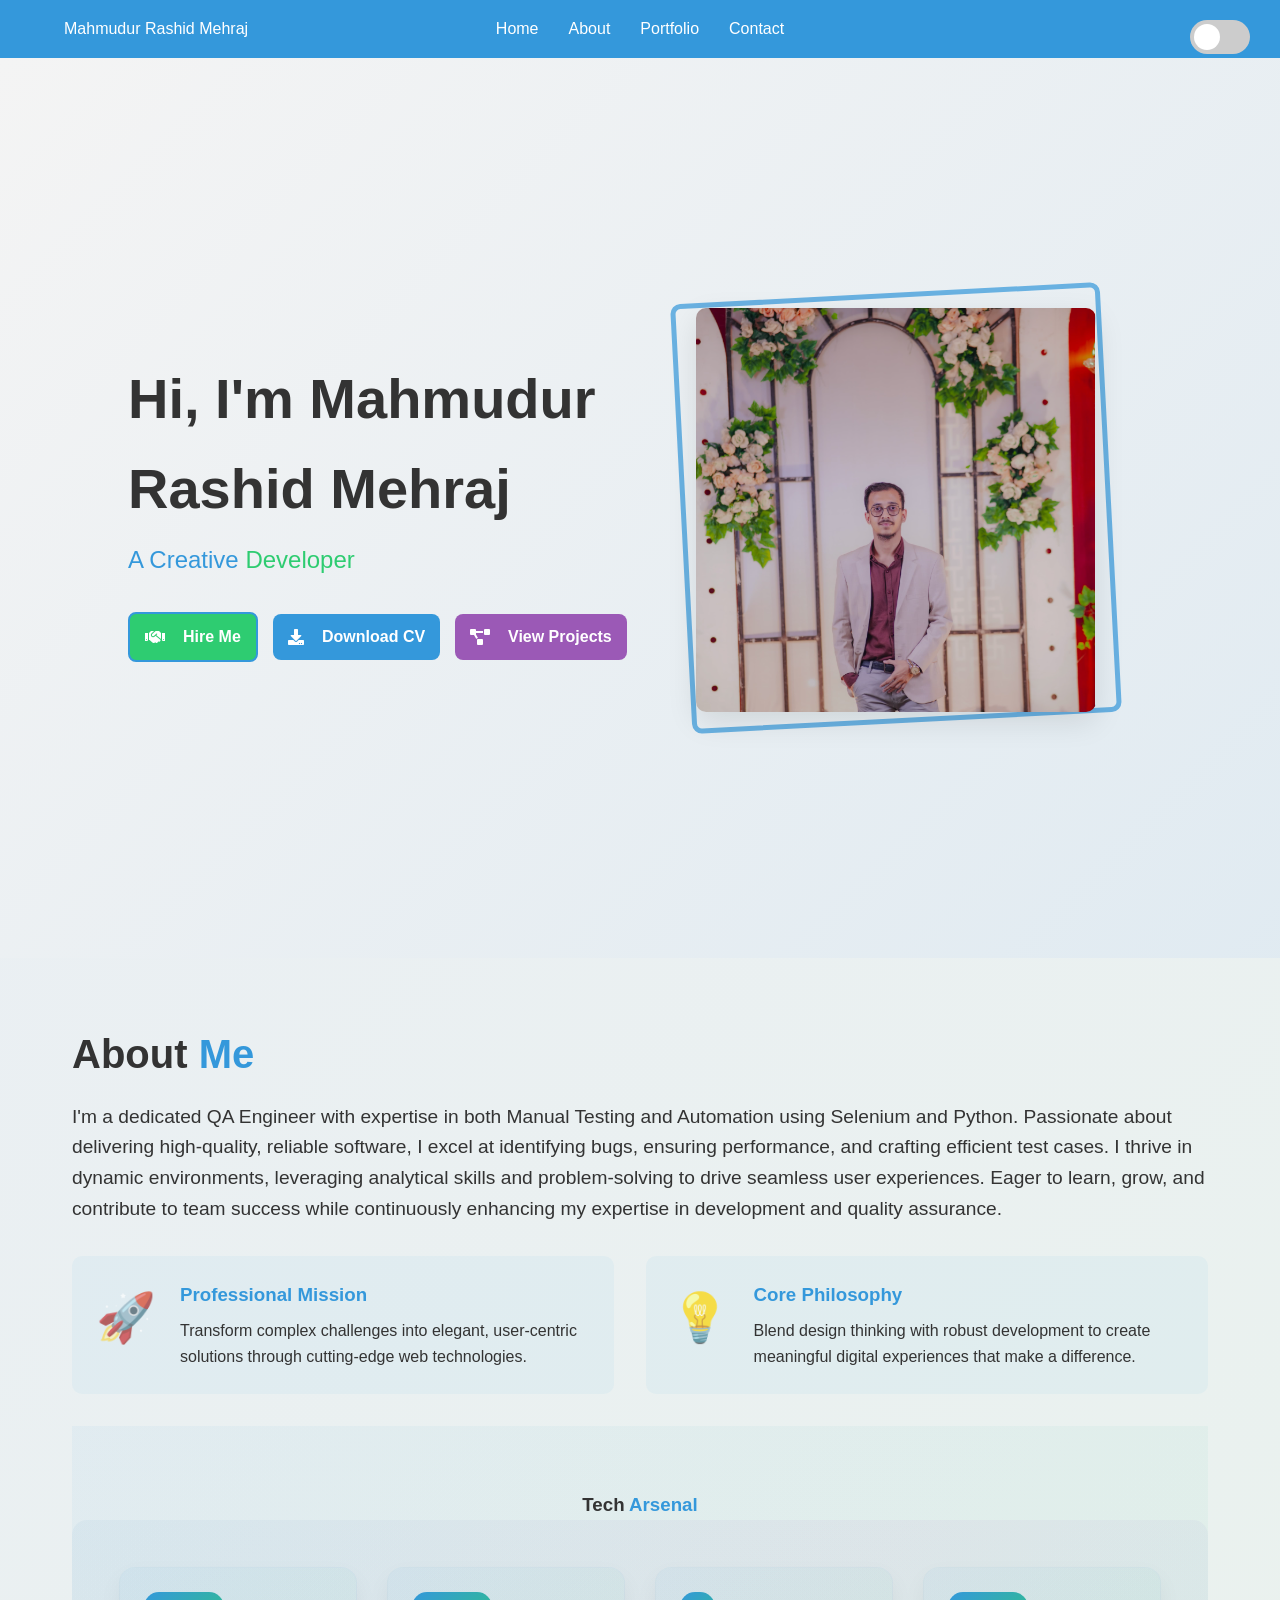
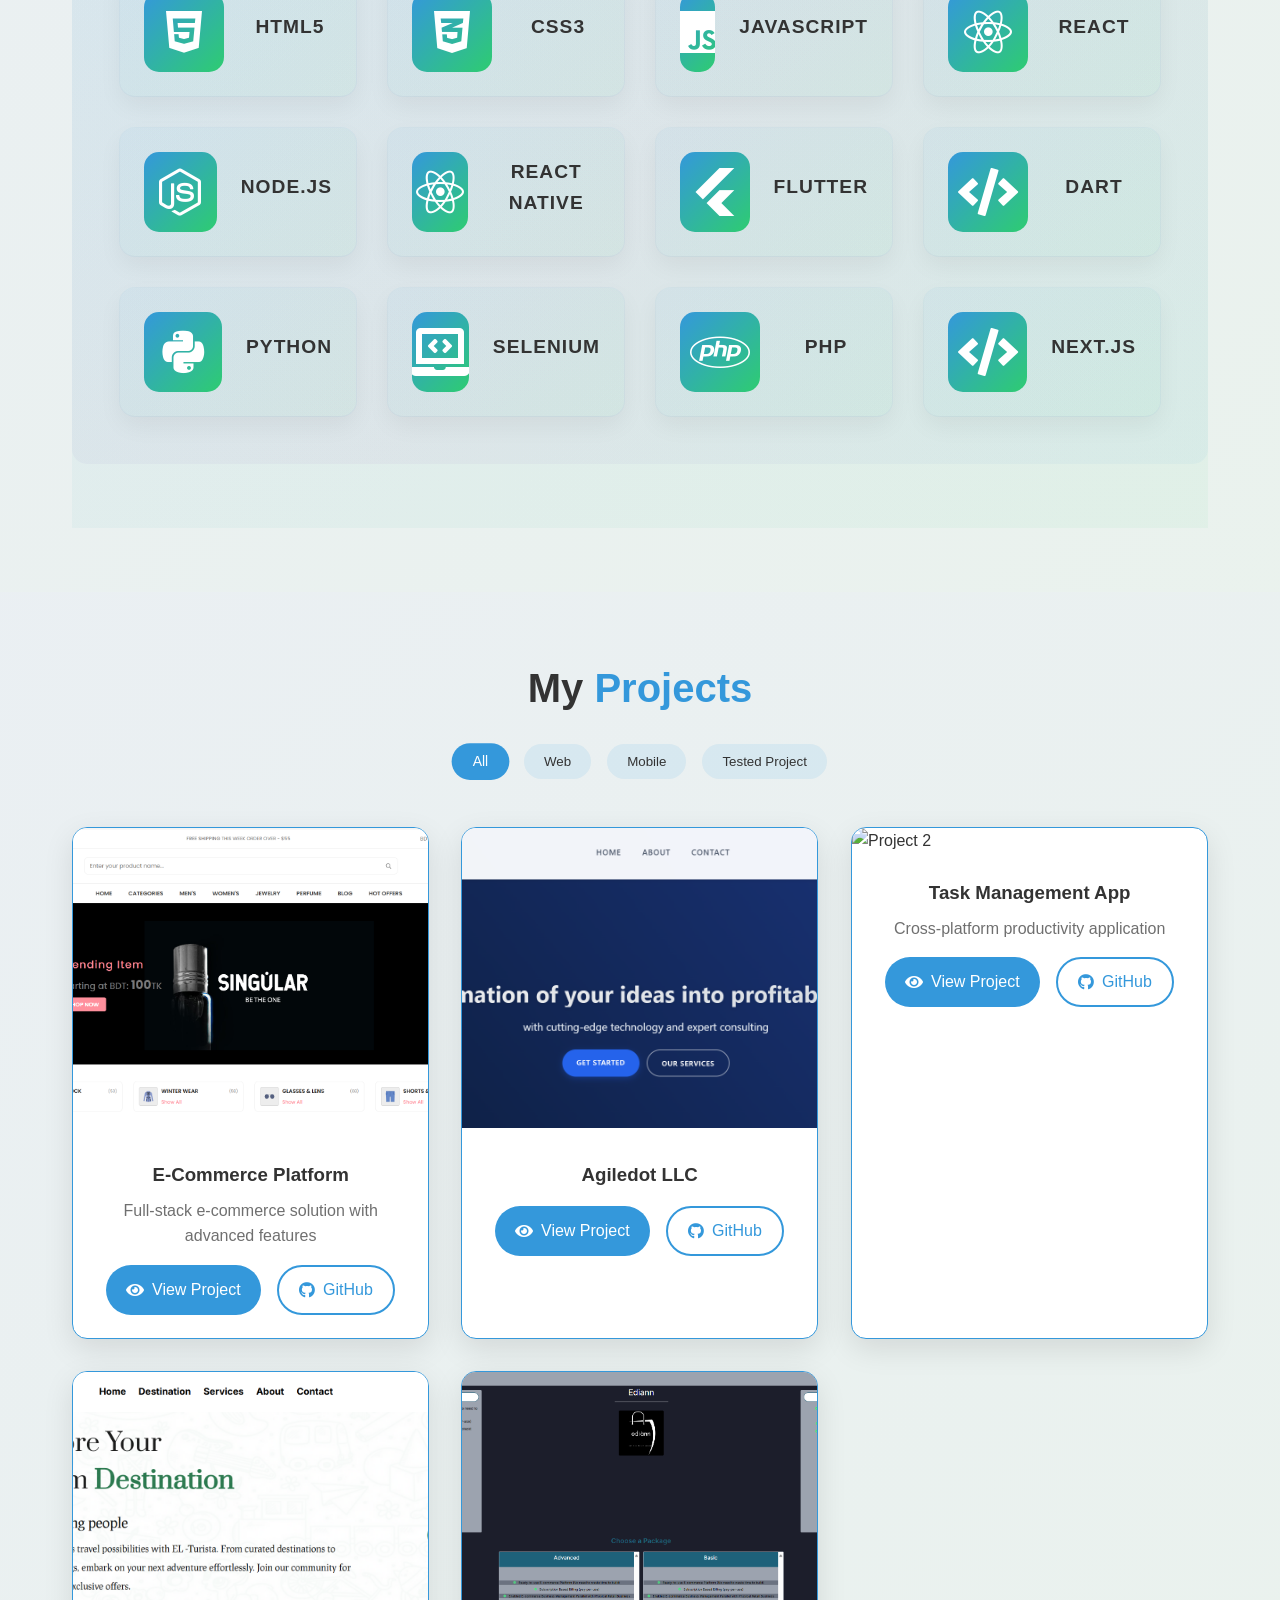
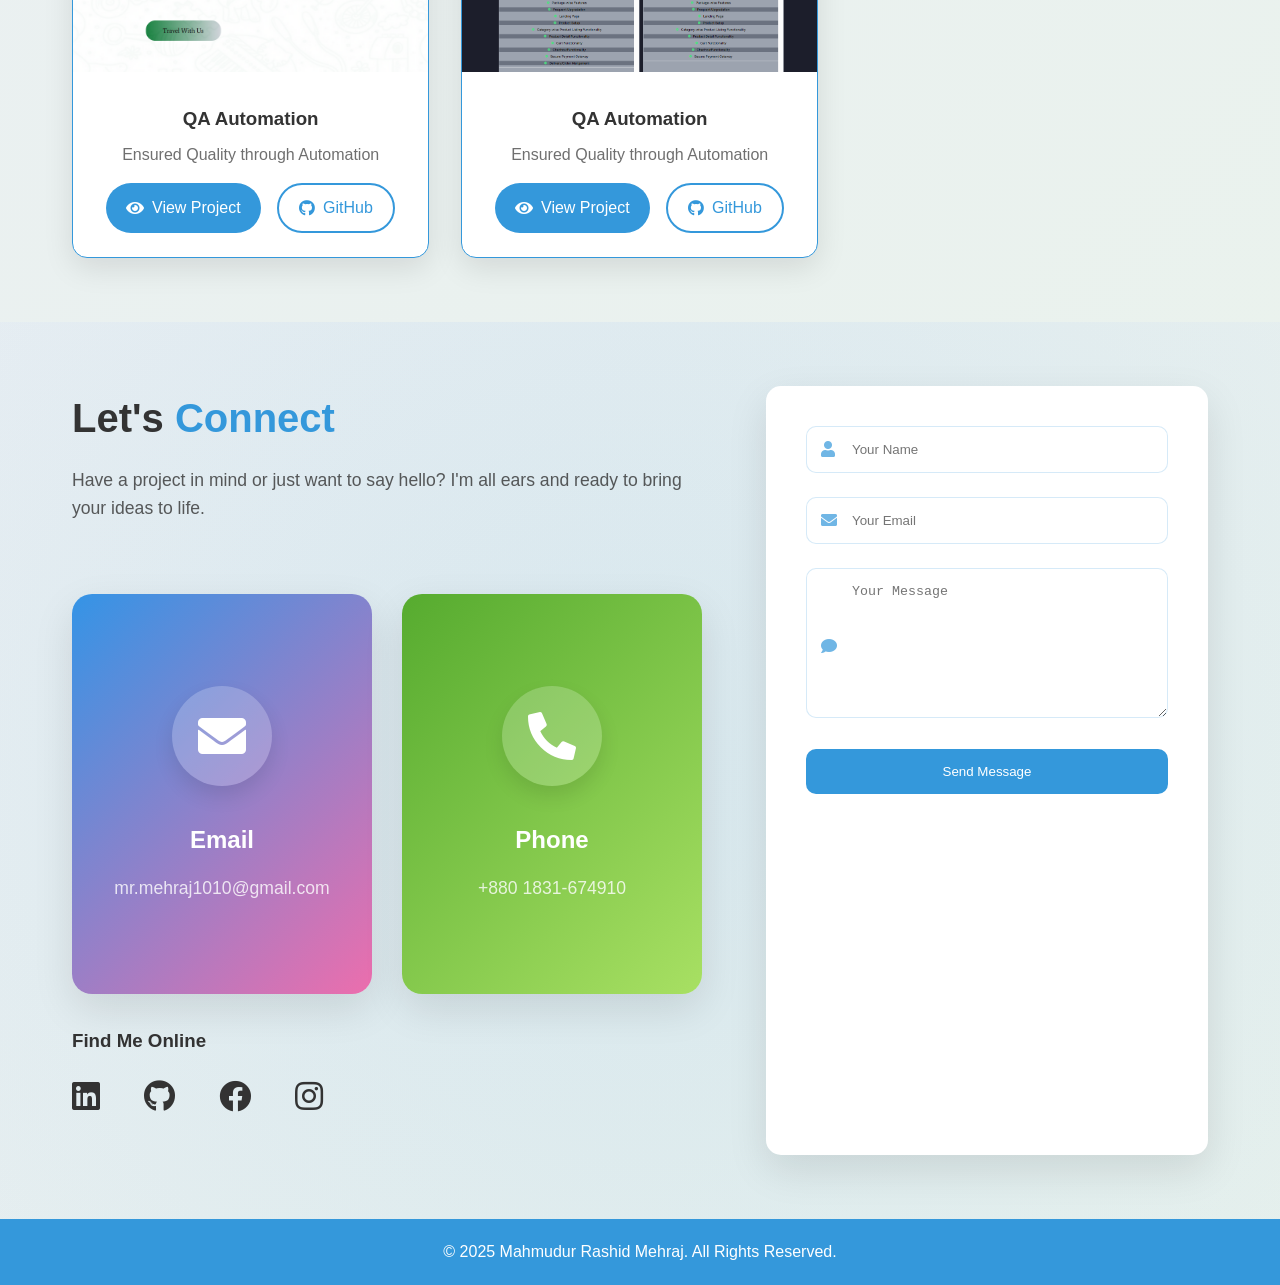
==== index.html @ a0ace217 "i changed" ====
<!DOCTYPE html>
<html lang="en">
<head>
    <meta charset="UTF-8">
    <meta name="viewport" content="width=device-width, initial-scale=1.0, maximum-scale=1.0, user-scalable=no">
    <meta name="description" content="Your professional portfolio showcasing skills and projects">
    <title>Your Name - Portfolio</title>
    
    <!-- Multiple Font Awesome Loading Methods -->
    <link rel="stylesheet" href="https://cdnjs.cloudflare.com/ajax/libs/font-awesome/6.5.1/css/all.min.css">
    <link rel="stylesheet" href="https://use.fontawesome.com/releases/v5.15.4/css/all.css">
    <script src="https://kit.fontawesome.com/a076d05399.js" crossorigin="anonymous"></script>
    <script src="https://cdnjs.cloudflare.com/ajax/libs/font-awesome/6.5.1/js/all.min.js"></script>

    <link rel="stylesheet" href="./css/styles.css">
    <link rel="stylesheet" href="./css/animations.css">
</head>
<body>
    <div class="theme-switch-wrapper">
        <label class="theme-switch" for="checkbox">
            <input type="checkbox" id="checkbox" />
            <div class="slider round"></div>
        </label>
       
    </div>

    <nav>
        <div class="logo">Mahmudur Rashid Mehraj</div>
        <ul>
            <li><a href="#home">Home</a></li>
            <li><a href="#about">About</a></li>
            <li><a href="#portfolio">Portfolio</a></li>
            <li><a href="#contact">Contact</a></li>
        </ul>
    </nav>

    <main>
        <section id="home" class="home">
            <div class="home-content">
                <div class="hero-text">
                    <h1 class="typing-effect">Hi, I'm <span class="name-highlight">Mahmudur Rashid Mehraj</span></h1>
                    <p class="subtitle">A Creative <span class="typed-text"></span></p>
                </div>
              
                <div class="hero-cta">
                    <a href="#contact" class="btn btn-secondary">
                        <i class="fas fa-handshake"></i> Hire Me
                    </a>
                    <a href="./assets/cv/Mahmudur_Rashid_SQA.pdf" target="_blank" class="btn btn-primary" download>
                        <i class="fas fa-download"></i> Download CV
                    </a>
                    <a href="#portfolio" class="btn btn-tertiary">
                        <i class="fas fa-project-diagram"></i> View Projects
                    </a>
                </div>
                <div class="cta-buttons">
                    <a href="#portfolio" class="btn btn-primary">View Projects</a>
                </div>
            </div>
            <div class="hero-image">
                <div class="image-container">
                    <div class="image-border"></div>
                    <img src="./images/M2.png" alt="Your Profile">
                </div>
            </div>
        </section>

        <section id="about" class="about">
            <div class="about-container">
                <div class="about-content">
                    <div class="about-text">
                        <h2>About <span class="highlight">Me</span></h2>
                        <p class="intro-text">I'm a dedicated QA Engineer with expertise in both Manual Testing and Automation using Selenium and 
                            Python. Passionate about delivering high-quality, reliable software, I excel at identifying bugs, ensuring 
                            performance, and crafting efficient test cases. I thrive in dynamic environments, leveraging analytical skills 
                            and problem-solving to drive seamless user experiences. Eager to learn, grow, and contribute to team 
                            success while continuously enhancing my expertise in development and quality assurance.</p>
                        
                        <div class="professional-journey">
                            <div class="journey-item">
                                <div class="journey-icon">🚀</div>
                                <div class="journey-details">
                                    <h3>Professional Mission</h3>
                                    <p>Transform complex challenges into elegant, user-centric solutions through cutting-edge web technologies.</p>
                                </div>
                            </div>
                            <div class="journey-item">
                                <div class="journey-icon">💡</div>
                                <div class="journey-details">
                                    <h3>Core Philosophy</h3>
                                    <p>Blend design thinking with robust development to create meaningful digital experiences that make a difference.</p>
                                </div>
                            </div>
                        </div>

                        <div class="skills-section">
                            <h3>Tech <span class="highlight">Arsenal</span></h3>
                            <div class="skills-container">
                                <div class="skills-dynamic-grid">
                                    <div class="skill-quantum" data-skill="HTML5" data-proficiency="90">
                                        <div class="skill-quantum-icon">
                                            <i class="fab fa-html5"></i>
                                        </div>
                                        <div class="skill-quantum-details">
                                            <h3 class="skill-quantum-name">HTML5</h3>
                                            <div class="skill-quantum-wave"></div>
                                        </div>
                                    </div>
                                    <div class="skill-quantum" data-skill="CSS3" data-proficiency="85">
                                        <div class="skill-quantum-icon">
                                            <i class="fab fa-css3-alt"></i>
                                        </div>
                                        <div class="skill-quantum-details">
                                            <h3 class="skill-quantum-name">CSS3</h3>
                                            <div class="skill-quantum-wave"></div>
                                        </div>
                                    </div>
                                    <div class="skill-quantum" data-skill="JavaScript" data-proficiency="80">
                                        <div class="skill-quantum-icon">
                                            <i class="fab fa-js"></i>
                                        </div>
                                        <div class="skill-quantum-details">
                                            <h3 class="skill-quantum-name">JavaScript</h3>
                                            <div class="skill-quantum-wave"></div>
                                        </div>
                                    </div>
                                    <div class="skill-quantum" data-skill="React" data-proficiency="75">
                                        <div class="skill-quantum-icon">
                                            <i class="fab fa-react"></i>
                                        </div>
                                        <div class="skill-quantum-details">
                                            <h3 class="skill-quantum-name">React</h3>
                                            <div class="skill-quantum-wave"></div>
                                        </div>
                                    </div>
                                    <div class="skill-quantum" data-skill="Node.js" data-proficiency="70">
                                        <div class="skill-quantum-icon">
                                            <i class="fab fa-node-js"></i>
                                        </div>
                                        <div class="skill-quantum-details">
                                            <h3 class="skill-quantum-name">Node.js</h3>
                                            <div class="skill-quantum-wave"></div>
                                        </div>
                                    </div>
                                    <div class="skill-quantum" data-skill="React Native" data-proficiency="75">
                                        <div class="skill-quantum-icon">
                                            <i class="fab fa-react"></i>
                                        </div>
                                        <div class="skill-quantum-details">
                                            <h3 class="skill-quantum-name">React Native</h3>
                                            <div class="skill-quantum-wave"></div>
                                        </div>
                                    </div>
                                    <div class="skill-quantum" data-skill="Flutter" data-proficiency="70">
                                        <div class="skill-quantum-icon">
                                            <i class="fab fa-flutter"></i>
                                        </div>
                                        <div class="skill-quantum-details">
                                            <h3 class="skill-quantum-name">Flutter</h3>
                                            <div class="skill-quantum-wave"></div>
                                        </div>
                                    </div>
                                    <div class="skill-quantum" data-skill="Dart" data-proficiency="65">
                                        <div class="skill-quantum-icon">
                                            <i class="fas fa-code"></i>
                                        </div>
                                        <div class="skill-quantum-details">
                                            <h3 class="skill-quantum-name">Dart</h3>
                                            <div class="skill-quantum-wave"></div>
                                        </div>
                                    </div>
                                    <div class="skill-quantum" data-skill="Python" data-proficiency="80">
                                        <div class="skill-quantum-icon">
                                            <i class="fab fa-python"></i>
                                        </div>
                                        <div class="skill-quantum-details">
                                            <h3 class="skill-quantum-name">Python</h3>
                                            <div class="skill-quantum-wave"></div>
                                        </div>
                                    </div>
                                    <div class="skill-quantum" data-skill="Selenium" data-proficiency="75">
                                        <div class="skill-quantum-icon">
                                            <i class="fas fa-laptop-code"></i>
                                        </div>
                                        <div class="skill-quantum-details">
                                            <h3 class="skill-quantum-name">Selenium</h3>
                                            <div class="skill-quantum-wave"></div>
                                        </div>
                                    </div>
                                    <div class="skill-quantum" data-skill="PHP" data-proficiency="70">
                                        <div class="skill-quantum-icon">
                                            <i class="fab fa-php"></i>
                                        </div>
                                        <div class="skill-quantum-details">
                                            <h3 class="skill-quantum-name">PHP</h3>
                                            <div class="skill-quantum-wave"></div>
                                        </div>
                                    </div>
                                    <div class="skill-quantum" data-skill="Next.js" data-proficiency="75">
                                        <div class="skill-quantum-icon">
                                            <i class="fas fa-code"></i>
                                        </div>
                                        <div class="skill-quantum-details">
                                            <h3 class="skill-quantum-name">Next.js</h3>
                                            <div class="skill-quantum-wave"></div>
                                        </div>
                                    </div>
                                </div>
                            </div>
                        </div>
                    </div>
                </div>
            </div>
        </section>

        <section id="portfolio" class="portfolio">
            <div class="portfolio-header">
                <h2>My <span class="highlight">Projects</span></h2>
                <div class="portfolio-filter">
                    <button class="filter-btn active" data-filter="all">All</button>
                    <button class="filter-btn" data-filter="web">Web</button>
                    <button class="filter-btn" data-filter="mobile">Mobile</button>
                    <button class="filter-btn" data-filter="design">Tested Project</button>
                </div>
            </div>
            <div class="project-grid">
                <div class="project-card" data-category="web">
                    <div class="project-image-wrapper">
                        <img src="./images/eccom.png" alt="Project 1">
                        <div class="project-overlay">
                            <div class="project-tech-stack">
                                <span>React</span>
                                <span>Node.js</span>
                            </div>
                        </div>
                    </div>
                    <div class="project-info">
                        <h3>E-Commerce Platform</h3>
                        <p>Full-stack e-commerce solution with advanced features</p>
                        <div class="project-links">
                            <a href="https://mehrajbd.github.io/ecomm" class="btn btn-primary">
                                <i class="fas fa-eye"></i> View Project
                            </a>
                            <a href="#" class="btn btn-secondary">
                                <i class="fab fa-github"></i> GitHub
                            </a>
                        </div>
                    </div>
                   


                </div>
                <div class="project-card" data-category="web">
                    <div class="project-image-wrapper">
                        <img src="./images/Project1.png" alt="Project 2">
                        <div class="project-overlay">
                            <div class="project-tech-stack">
                                <span>React</span>
                                <span>Node.js</span>
                            </div>
                        </div>
                    </div>
                    <div class="project-info">
                        <h3>Agiledot LLC</h3>
                        <p></p>
                        <div class="project-links">
                            <a href="https://mehrajbd.github.io/agile" class="btn btn-primary">
                                <i class="fas fa-eye"></i> View Project
                            </a>
                            <a href="#" class="btn btn-secondary">
                                <i class="fab fa-github"></i> GitHub
                            </a>
                        </div>
                    </div>
                </div>
                <div class="project-card" data-category="mobile">
                    <div class="project-image-wrapper">
                        <img src="images/project2.jpg" alt="Project 2">
                        <div class="project-overlay">
                            <div class="project-tech-stack">
                                <span>Flutter</span>
                                <span>Firebase</span>
                            </div>
                        </div>
                    </div>
                    <div class="project-info">
                        <h3>Task Management App</h3>
                        <p>Cross-platform productivity application</p>
                        <div class="project-links">
                            <a href="#" class="btn btn-primary">
                                <i class="fas fa-eye"></i> View Project
                            </a>
                            <a href="#" class="btn btn-secondary">
                                <i class="fab fa-github"></i> GitHub
                            </a>
                        </div>
                    </div>
                </div>
                <div class="project-card" data-category="design">
                    <div class="project-image-wrapper">
                        <img src="./images/tested1.png" alt="Project 1">
                        <div class="project-overlay">
                            <div class="project-tech-stack">
                                <span>Tested Project</span>
                                <span></span>
                            </div>
                        </div>
                    </div>
                    <div class="project-info">
                        <h3>QA Automation</h3>
                        <p>Ensured Quality through Automation</p>
                        <div class="project-links">
                            <a href="https://elturista.xyz/" class="btn btn-primary">
                                <i class="fas fa-eye"></i> View Project
                            </a>
                            <a href="#" class="btn btn-secondary">
                                <i class="fab fa-github"></i> GitHub
                            </a>
                        </div>
                    </div>
                </div>


                <div class="project-card" data-category="design">
                    <div class="project-image-wrapper">
                        <img src="./images/tested2.png" alt="Project 2">
                        <div class="project-overlay">
                            <div class="project-tech-stack">
                                <span>Tested Project</span>
                                <span></span>
                            </div>
                        </div>
                    </div>
                    <div class="project-info">
                        <h3>QA Automation</h3>
                        <p>Ensured Quality through Automation</p>
                        <div class="project-links">
                            <a href="https://ediann.xyz/service/ediann" class="btn btn-primary">
                                <i class="fas fa-eye"></i> View Project
                            </a>
                            <a href="#" class="btn btn-secondary">
                                <i class="fab fa-github"></i> GitHub
                            </a>
                        </div>
                    </div>
                </div>



            </div>
        </section>

        <section id="contact" class="contact">
            <div class="contact-container">
                <div class="contact-content">
                    <div class="contact-text">
                        <h2>Let's <span class="highlight">Connect</span></h2>
                        <p class="contact-description">
                            Have a project in mind or just want to say hello? 
                            I'm all ears and ready to bring your ideas to life.
                        </p>
                        <div class="contact-methods-container">
                            <div class="contact-methods">
                                <div class="contact-card contact-card-email">
                                    <div class="contact-card-inner">
                                        <div class="contact-card-front">
                                            <div class="contact-icon">
                                                <i class="fas fa-envelope"></i>
                                            </div>
                                            <h3>Email</h3>
                                            <p class="contact-value">mr.mehraj1010@gmail.com</p>
                                        </div>
                                        <div class="contact-card-back">
                                            <div class="contact-actions">
                                                <button class="contact-action-btn copy-btn" data-copy="mr.mehraj1010@gmail.com">
                                                    <i class="fas fa-copy"></i>
                                                    <span>Copy</span>
                                                </button>
                                                <a href="mailto:mr.mehraj1010@gmail.com" class="contact-action-btn">
                                                    <i class="fas fa-paper-plane"></i>
                                                    <span>Send</span>
                                                </a>
                                            </div>
                                        </div>
                                    </div>
                                </div>
                                <div class="contact-card contact-card-phone">
                                    <div class="contact-card-inner">
                                        <div class="contact-card-front">
                                            <div class="contact-icon">
                                                <i class="fas fa-phone-alt"></i>
                                            </div>
                                            <h3>Phone</h3>
                                            <p class="contact-value">+880 1831-674910</p>
                                        </div>
                                        <div class="contact-card-back">
                                            <div class="contact-actions">
                                                <button class="contact-action-btn copy-btn" data-copy="+880 1831-674910">
                                                    <i class="fas fa-copy"></i>
                                                    <span>Copy</span>
                                                </button>
                                                <a href="tel:+8801831674910" class="contact-action-btn">
                                                    <i class="fas fa-phone"></i>
                                                    <span>Call</span>
                                                </a>
                                            </div>
                                        </div>
                                    </div>
                                </div>
                            </div>
                        </div>
                        <div class="social-connect">
                            <h3>Find Me Online</h3>
                            <div class="social-links">
                                <a href="http://www.linkedin.com/in/mahmudurrashidmehraj" class="social-icon linkedin">
                                    <i class="fab fa-linkedin"></i>
                                  
                                    
                                </a>
                                <a href="https://github.com/Mehrajbd" class="social-icon github">
                                    <i class="fab fa-github"></i>
                                  
                                    
                                </a>
                                <a href="https://www.facebook.com/share/1EFDYfVGGq" class="social-icon facebook">
                                    <i class="fab fa-facebook"></i>
                                </a>
                                <a href="#" class="social-icon instagram">
                                    <i class="fab fa-instagram"></i>
                                  
                                    
                                </a>
                            </div>
                        </div>
                    </div>
                    <div class="contact-form-wrapper">
                        <form class="contact-form" id="contactForm">
                            <div class="form-group">
                                <div class="input-icon">
                                    <i class="fas fa-user"></i>
                                    <input type="text" id="name" name="name" placeholder="Your Name" required>
                                </div>
                            </div>
                            <div class="form-group">
                                <div class="input-icon">
                                    <i class="fas fa-envelope"></i>
                                    <input type="email" id="email" name="email" placeholder="Your Email" required>
                                </div>
                            </div>
                            <div class="form-group">
                                <div class="input-icon">
                                    <i class="fas fa-comment"></i>
                                    <textarea id="message" name="message" placeholder="Your Message" required></textarea>
                                </div>
                            </div>
                            <div class="form-group">
                                <button type="submit" class="btn btn-submit">
                                    <span class="btn-text">Send Message</span>
                                    <span class="btn-icon"><i class="fas fa-paper-plane"></i></span>
                                </button>
                            </div>
                        </form>
                    </div>
                </div>
            </div>
            <div class="contact-background-shape"></div>
        </section>
    </main>

    <footer>
        <p>&copy; 2025 Mahmudur Rashid Mehraj. All Rights Reserved.</p>
    </footer>

    <script src="./js/main.js"></script>
    <script type="text/javascript" src="https://cdn.jsdelivr.net/npm/@emailjs/browser@3/dist/email.min.js"></script>
</body>
</html>
---- css/styles.css ----
:root {
    --primary-color: #3498db;
    --secondary-color: #2ecc71;
    --background-color: #f4f4f4;
    --text-color: #333;
    --dark-background: #121212;
    --dark-text: #ffffff;
}

body.dark-theme {
    --background-color: #121212;
    --text-color: #ffffff;
    --primary-color: #bb86fc;
    --secondary-color: #03dac6;
}

* {
    margin: 0;
    padding: 0;
    box-sizing: border-box;
    transition: all 0.3s ease;
}

body {
    font-family: 'Arial', sans-serif;
    line-height: 1.6;
    background-color: var(--background-color);
    color: var(--text-color);
}

nav {
    display: flex;
    justify-content: center;
    align-items: center;
    padding: 1rem 5%;
    background-color: var(--primary-color);
    color: white;
}

nav .logo {
    position: absolute;
    left: 5%;
}

nav ul {
    display: flex;
    list-style: none;
    justify-content: center;
    align-items: center;
}

nav ul li {
    margin: 0 15px;
}

nav ul li a {
    color: white;
    text-decoration: none;
    position: relative;
    padding-bottom: 5px;
}

nav ul li a::after {
    content: '';
    position: absolute;
    width: 100%;
    height: 2px;
    bottom: 0;
    left: 0;
    background-color: white;
    transform: scaleX(0);
    transition: transform 0.3s ease;
}

nav ul li a:hover::after {
    transform: scaleX(1);
}

.home {
    display: flex;
    align-items: center;
    justify-content: space-between;
    height: 100vh;
    padding: 0 10%;
    background: linear-gradient(135deg, var(--background-color) 0%, rgba(52, 152, 219, 0.1) 100%);
}

.home-content {
    flex: 1;
    max-width: 50%;
}

.hero-text {
    margin-bottom: 2rem;
}

.home-content h1 {
    font-size: 3.5rem;
    margin-bottom: 0.5rem;
    color: var(--text-color);
}

.subtitle {
    font-size: 1.5rem;
    color: var(--primary-color);
}

.typed-text {
    color: var(--secondary-color);
}

.social-links {
    display: flex;
    margin-bottom: 2rem;
}

.social-icon {
    margin-right: 20px;
    color: var(--text-color);
    font-size: 2rem;
    transition: color 0.3s ease;
}

.social-icon.linkedin:hover { color: #0077B5; }
.social-icon.github:hover { color: #333; }
.social-icon.twitter:hover { color: #1DA1F2; }
.social-icon.facebook:hover { color: #1877F2; }
.social-icon.instagram:hover { color: #C13584; }

.hero-cta {
    display: flex;
    flex-wrap: wrap;
    gap: 15px;
    align-items: center;
    margin-top: 20px;
    justify-content: flex-start;
}

.hero-cta .btn {
    display: inline-flex;
    align-items: center;
    justify-content: center;
    gap: 10px;
    padding: 10px 15px;
    border-radius: 8px;
    text-decoration: none;
    font-weight: 600;
    transition: all 0.3s ease;
}

.hero-cta .btn i {
    margin-right: 8px;
}

.hero-cta .btn-primary {
    background-color: #3498db;
    color: white;
}

.hero-cta .btn-primary:hover {
    background-color: #2980b9;
    transform: scale(1.05);
}

.hero-cta .btn-secondary {
    background-color: #2ecc71;
    color: white;
}

.hero-cta .btn-secondary:hover {
    background-color: #27ae60;
    transform: scale(1.05);
}

.hero-cta .btn-tertiary {
    background-color: #9b59b6;
    color: white;
}

.hero-cta .btn-tertiary:hover {
    background-color: #8e44ad;
    transform: scale(1.05);
}

.cta-buttons {
    display: none;
}

.hero-image {
    flex: 1;
    display: flex;
    justify-content: center;
    align-items: center;
}

.image-container {
    position: relative;
    max-width: 400px;
    max-height: 400px;
}

.image-border {
    position: absolute;
    top: -15px;
    left: -15px;
    right: -15px;
    bottom: -15px;
    border: 5px solid var(--primary-color);
    z-index: -1;
    opacity: 0.7;
    border-radius: 10px;
    transform: rotate(-3deg);
    transition: transform 0.3s ease;
}

.image-container:hover .image-border {
    transform: rotate(0);
}

.image-container img {
    width: 100%;
    height: auto;
    border-radius: 10px;
    object-fit: cover;
    box-shadow: 0 10px 30px rgba(0,0,0,0.1);
}

.project-grid {
    display: grid;
    grid-template-columns: repeat(auto-fit, minmax(250px, 1fr));
    gap: 20px;
    padding: 2rem;
}

.project-card {
    border: 1px solid var(--primary-color);
    border-radius: 10px;
    overflow: hidden;
    transition: transform 0.3s ease;
}

.project-card:hover {
    transform: scale(1.05);
}

.contact {
    position: relative;
    padding: 4rem 0;
    background: linear-gradient(135deg, rgba(52, 152, 219, 0.05) 0%, rgba(46, 204, 113, 0.05) 100%);
    overflow: hidden;
}

.contact-background-shape {
    position: absolute;
    top: -50%;
    left: -50%;
    width: 200%;
    height: 200%;
    background: radial-gradient(circle at center, 
        rgba(52, 152, 219, 0.1) 0%, 
        rgba(52, 152, 219, 0) 70%);
    transform: rotate(-15deg);
    z-index: 1;
}

.contact-container {
    position: relative;
    z-index: 2;
    max-width: 1200px;
    margin: 0 auto;
    padding: 0 2rem;
}

.contact-content {
    display: flex;
    justify-content: space-between;
    align-items: stretch;
    gap: 4rem;
}

.contact-text {
    flex: 1;
    display: flex;
    flex-direction: column;
    justify-content: center;
}

.contact-text h2 {
    font-size: 2.5rem;
    margin-bottom: 1rem;
}

.contact-description {
    font-size: 1.1rem;
    color: var(--text-color);
    opacity: 0.8;
    margin-bottom: 2rem;
}

.contact-methods-container {
    perspective: 1000px;
    margin-top: 40px;
}

.contact-methods {
    display: flex;
    justify-content: center;
    gap: 30px;
}

.contact-card {
    width: 300px;
    height: 400px;
    position: relative;
    transform-style: preserve-3d;
    transition: all 0.8s cubic-bezier(0.175, 0.885, 0.32, 1.275);
}

.contact-card-inner {
    position: relative;
    width: 100%;
    height: 100%;
    text-align: center;
    transition: transform 0.8s;
    transform-style: preserve-3d;
    cursor: pointer;
    border-radius: 20px;
    box-shadow: 0 15px 40px rgba(0, 0, 0, 0.1);
    background: linear-gradient(145deg, var(--card-bg-color), var(--background-color));
}

.contact-card:hover .contact-card-inner {
    transform: rotateY(180deg);
}

.contact-card-front,
.contact-card-back {
    position: absolute;
    width: 100%;
    height: 100%;
    backface-visibility: hidden;
    display: flex;
    flex-direction: column;
    justify-content: center;
    align-items: center;
    border-radius: 20px;
    padding: 20px;
    box-sizing: border-box;
}

.contact-card-front {
    background: linear-gradient(135deg, var(--primary-color), var(--accent-color));
    color: white;
}

.contact-card-back {
    background: linear-gradient(135deg, var(--background-color), var(--card-bg-color));
    transform: rotateY(180deg);
    display: flex;
    flex-direction: column;
    justify-content: center;
    align-items: center;
}

.contact-icon {
    width: 100px;
    height: 100px;
    border-radius: 50%;
    background: rgba(255, 255, 255, 0.2);
    display: flex;
    justify-content: center;
    align-items: center;
    margin-bottom: 20px;
    box-shadow: 0 10px 20px rgba(0, 0, 0, 0.1);
}

.contact-icon i {
    font-size: 3rem;
    color: white;
}

.contact-card h3 {
    margin: 15px 0;
    font-size: 1.5rem;
    font-weight: 600;
}

.contact-value {
    font-size: 1.1rem;
    font-weight: 500;
    opacity: 0.8;
}

.contact-actions {
    display: flex;
    gap: 15px;
    margin-top: 20px;
}

.contact-action-btn {
    display: flex;
    align-items: center;
    justify-content: center;
    padding: 12px 20px;
    border-radius: 30px;
    text-decoration: none;
    font-weight: 600;
    text-transform: uppercase;
    letter-spacing: 0.5px;
    transition: all 0.3s ease;
    gap: 10px;
}

.contact-action-btn.copy-btn {
    background: linear-gradient(to right, var(--primary-color), var(--accent-color));
    color: white;
}

.contact-action-btn.copy-btn:hover {
    transform: scale(1.05);
    box-shadow: 0 10px 20px rgba(0, 0, 0, 0.1);
}

.contact-action-btn:not(.copy-btn) {
    background: rgba(0, 0, 0, 0.1);
    color: var(--text-color);
}

.contact-action-btn:not(.copy-btn):hover {
    background: rgba(0, 0, 0, 0.15);
}

.contact-action-btn i {
    font-size: 1rem;
}

.contact-card-email .contact-card-front {
    background: linear-gradient(135deg, #3494E6, #EC6EAD);
}

.contact-card-phone .contact-card-front {
    background: linear-gradient(135deg, #56ab2f, #a8e063);
}

.social-connect {
    margin-top: 2rem;
}

.social-connect h3 {
    margin-bottom: 1rem;
}

.social-links {
    display: flex;
    gap: 1.5rem;
}

.social-icon {
    font-size: 2rem;
    color: var(--text-color);
    transition: color 0.3s ease, transform 0.3s ease;
}

.social-icon:hover {
    transform: scale(1.2);
}

.social-icon.linkedin:hover { color: #0077B5; }
.social-icon.github:hover { color: #333; }
.social-icon.twitter:hover { color: #1DA1F2; }
.social-icon.facebook:hover { color: #1877F2; }
.social-icon.instagram:hover { color: #C13584; }

.contact-form-wrapper {
    flex: 1;
    background-color: white;
    border-radius: 15px;
    box-shadow: 0 15px 40px rgba(0,0,0,0.1);
    padding: 2.5rem;
    transition: transform 0.4s ease;
}

.contact-form-wrapper:hover {
    transform: translateY(-10px);
}

.contact-form .form-group {
    margin-bottom: 1.5rem;
}

.input-icon {
    position: relative;
}

.input-icon i {
    position: absolute;
    left: 15px;
    top: 50%;
    transform: translateY(-50%);
    color: var(--primary-color);
    opacity: 0.7;
}

.contact-form input,
.contact-form textarea {
    width: 100%;
    padding: 15px 15px 15px 45px;
    border: 1px solid rgba(52, 152, 219, 0.2);
    border-radius: 10px;
    transition: all 0.3s ease;
}

.contact-form input:focus,
.contact-form textarea:focus {
    outline: none;
    border-color: var(--primary-color);
    box-shadow: 0 0 0 3px rgba(52, 152, 219, 0.1);
}

.contact-form textarea {
    height: 150px;
    resize: vertical;
}

.input-icon input.error,
.input-icon textarea.error {
    border-color: #ff4d4d;
    box-shadow: 0 0 5px rgba(255, 77, 77, 0.5);
    animation: shake 0.5s ease-in-out;
}

.form-success-message {
    background-color: rgba(46, 204, 113, 0.1);
    color: #2ecc71;
    padding: 10px;
    border-radius: 5px;
    text-align: center;
    margin-top: 15px;
    animation: fadeIn 0.5s ease;
}

.btn-submit {
    display: flex;
    align-items: center;
    justify-content: center;
    width: 100%;
    padding: 15px;
    background-color: var(--primary-color);
    color: white;
    border: none;
    border-radius: 10px;
    cursor: pointer;
    transition: all 0.3s ease;
    position: relative;
    overflow: hidden;
}

.btn-submit .btn-text {
    position: relative;
    z-index: 2;
}

.btn-submit .btn-icon {
    position: absolute;
    right: -50px;
    top: 50%;
    transform: translateY(-50%);
    opacity: 0;
    transition: all 0.3s ease;
    z-index: 1;
}

.btn-submit:hover {
    background-color: var(--secondary-color);
}

.btn-submit:hover .btn-text {
    transform: translateX(-20px);
}

.btn-submit:hover .btn-icon {
    right: 20px;
    opacity: 1;
}

.btn-submit.sending {
    cursor: wait;
    opacity: 0.7;
    pointer-events: none;
}

@keyframes shake {
    0%, 100% { transform: translateX(0); }
    10%, 30%, 50%, 70%, 90% { transform: translateX(-5px); }
    20%, 40%, 60%, 80% { transform: translateX(5px); }
}

@keyframes fadeIn {
    from { opacity: 0; transform: translateY(-10px); }
    to { opacity: 1; transform: translateY(0); }
}

.about {
    padding: 4rem 0;
    background: linear-gradient(135deg, rgba(52, 152, 219, 0.05) 0%, rgba(46, 204, 113, 0.05) 100%);
}

.about-container {
    max-width: 1200px;
    margin: 0 auto;
    padding: 0 2rem;
}

.about-content {
    display: flex;
    align-items: center;
    justify-content: space-between;
}

.about-text h2 {
    font-size: 2.5rem;
    margin-bottom: 1rem;
    color: var(--text-color);
}

.highlight {
    color: var(--primary-color);
}

.intro-text {
    font-size: 1.2rem;
    line-height: 1.6;
    color: var(--text-color);
    margin-bottom: 2rem;
}

.professional-journey {
    display: flex;
    gap: 2rem;
    margin-bottom: 2rem;
}

.journey-item {
    display: flex;
    align-items: start;
    background-color: rgba(52, 152, 219, 0.05);
    padding: 1.5rem;
    border-radius: 10px;
    transition: transform 0.3s ease;
}

.journey-item:hover {
    transform: translateY(-10px);
    box-shadow: 0 10px 20px rgba(0,0,0,0.1);
}

.journey-icon {
    font-size: 3rem;
    margin-right: 1.5rem;
    opacity: 0.7;
}

.journey-details h3 {
    color: var(--primary-color);
    margin-bottom: 0.5rem;
}

.skills-section {
    text-align: center;
    padding: 4rem 0;
    background: linear-gradient(135deg, rgba(52, 152, 219, 0.05) 0%, rgba(46, 204, 113, 0.05) 100%);
}

.skills-container {
    background: linear-gradient(
        135deg, 
        rgba(41, 128, 185, 0.05) 0%, 
        rgba(142, 68, 173, 0.05) 50%, 
        rgba(52, 152, 219, 0.05) 100%
    );
    border-radius: 15px;
    padding: 3rem;
    position: relative;
    overflow: hidden;
    perspective: 1500px;
    transform-style: preserve-3d;
}

.skills-dynamic-grid {
    display: grid;
    grid-template-columns: repeat(auto-fit, minmax(200px, 1fr));
    gap: 2rem;
    position: relative;
    z-index: 2;
}

.skill-quantum {
    background: linear-gradient(
        145deg, 
        rgba(52, 152, 219, 0.05) 0%, 
        rgba(46, 204, 113, 0.05) 100%
    );
    border-radius: 15px;
    padding: 1.5rem;
    display: flex;
    align-items: center;
    position: relative;
    overflow: hidden;
    transition: all 0.6s cubic-bezier(0.68, -0.55, 0.27, 1.55);
    transform-style: preserve-3d;
    box-shadow: 
        0 10px 25px rgba(0,0,0,0.05),
        0 0 0 1px rgba(52, 152, 219, 0.05);
}

.skill-quantum::before {
    content: '';
    position: absolute;
    top: -50%;
    left: -50%;
    width: 200%;
    height: 200%;
    background: linear-gradient(
        45deg, 
        transparent 0%, 
        rgba(52, 152, 219, 0.05) 50%, 
        transparent 100%
    );
    transform: rotate(45deg);
    opacity: 0;
    transition: all 0.4s ease;
    z-index: 1;
}

.skill-quantum:hover::before {
    opacity: 1;
    transform: rotate(135deg);
}

.skill-quantum-icon {
    width: 80px;
    height: 80px;
    background: linear-gradient(
        135deg, 
        var(--primary-color), 
        var(--secondary-color)
    );
    border-radius: 15px;
    display: flex;
    justify-content: center;
    align-items: center;
    margin-right: 1.5rem;
    position: relative;
    overflow: hidden;
    transition: all 0.6s cubic-bezier(0.68, -0.55, 0.27, 1.55);
    transform-style: preserve-3d;
}

.skill-quantum-icon::before {
    content: '';
    position: absolute;
    top: -50%;
    left: -50%;
    width: 200%;
    height: 200%;
    background: linear-gradient(
        45deg, 
        transparent 0%, 
        rgba(255,255,255,0.1) 50%, 
        transparent 100%
    );
    transform: rotate(45deg);
    opacity: 0;
    transition: all 0.4s ease;
}

.skill-quantum:hover .skill-quantum-icon::before {
    opacity: 1;
    transform: rotate(135deg);
}

.skill-quantum-icon i {
    font-size: 3rem;
    color: white;
    position: relative;
    z-index: 2;
    transition: all 0.6s cubic-bezier(0.68, -0.55, 0.27, 1.55);
}

.skill-quantum-details {
    flex-grow: 1;
    position: relative;
}

.skill-quantum-name {
    font-size: 1.2rem;
    font-weight: 700;
    color: var(--text-color);
    margin-bottom: 0.5rem;
    text-transform: uppercase;
    letter-spacing: 1px;
    transition: color 0.4s ease;
}

.skill-quantum-wave {
    position: absolute;
    bottom: -5px;
    left: 0;
    width: 0;
    height: 3px;
    background: linear-gradient(
        to right, 
        var(--primary-color), 
        var(--secondary-color)
    );
    transition: width 0.4s ease;
}

.skill-quantum:hover .skill-quantum-name {
    color: var(--primary-color);
}

.skill-quantum:hover .skill-quantum-wave {
    width: 100%;
}

.skill-quantum:hover {
    transform: translateZ(50px) rotateX(5deg) rotateY(5deg);
    box-shadow: 
        0 20px 40px rgba(0,0,0,0.1),
        0 0 0 2px rgba(52, 152, 219, 0.1);
}

.portfolio {
    padding: 4rem 0;
    background: linear-gradient(135deg, rgba(52, 152, 219, 0.05) 0%, rgba(46, 204, 113, 0.05) 100%);
}

.portfolio-header {
    text-align: center;
    margin-bottom: 3rem;
}

.portfolio-header h2 {
    font-size: 2.5rem;
    margin-bottom: 1.5rem;
}

.portfolio-filter {
    display: flex;
    justify-content: center;
    gap: 1rem;
    margin-bottom: 2rem;
}

.filter-btn {
    padding: 10px 20px;
    border: none;
    background-color: rgba(52, 152, 219, 0.1);
    color: var(--text-color);
    border-radius: 30px;
    cursor: pointer;
    transition: all 0.3s ease;
}

.filter-btn.active,
.filter-btn:hover {
    background-color: var(--primary-color);
    color: white;
    transform: scale(1.05);
}

.project-grid {
    display: grid;
    grid-template-columns: repeat(auto-fit, minmax(300px, 1fr));
    gap: 2rem;
    max-width: 1200px;
    margin: 0 auto;
    padding: 0 2rem;
}

.project-card {
    background-color: white;
    border-radius: 15px;
    overflow: hidden;
    box-shadow: 0 10px 30px rgba(0,0,0,0.1);
    transition: all 0.4s ease;
    transform-style: preserve-3d;
    perspective: 1000px;
}

.project-card:hover {
    transform: rotateX(5deg) rotateY(5deg) scale(1.05);
    box-shadow: 0 15px 40px rgba(0,0,0,0.2);
}

.project-image-wrapper {
    position: relative;
    overflow: hidden;
}

.project-image-wrapper img {
    width: 100%;
    height: 300px;
    object-fit: cover;
    transition: transform 0.4s ease;
}

.project-card:hover .project-image-wrapper img {
    transform: scale(1.1);
}

.project-overlay {
    position: absolute;
    top: 0;
    left: 0;
    width: 100%;
    height: 100%;
    background: linear-gradient(to bottom, rgba(0,0,0,0.1), rgba(0,0,0,0.7));
    display: flex;
    justify-content: center;
    align-items: flex-end;
    opacity: 0;
    transition: opacity 0.4s ease;
}

.project-card:hover .project-overlay {
    opacity: 1;
}

.project-tech-stack {
    display: flex;
    gap: 10px;
    margin-bottom: 20px;
}

.project-tech-stack span {
    background-color: rgba(255,255,255,0.2);
    color: white;
    padding: 5px 10px;
    border-radius: 20px;
    font-size: 0.8rem;
}

.project-info {
    padding: 1.5rem;
    text-align: center;
}

.project-info h3 {
    margin-bottom: 0.5rem;
    color: var(--text-color);
}

.project-info p {
    color: var(--text-color);
    opacity: 0.7;
    margin-bottom: 1rem;
}

.project-links {
    display: flex;
    justify-content: center;
    gap: 1rem;
}

.project-links .btn {
    display: flex;
    align-items: center;
    gap: 0.5rem;
    padding: 10px 20px;
    border-radius: 30px;
    text-decoration: none;
    transition: all 0.3s ease;
}

.btn-primary {
    background-color: var(--primary-color);
    color: white;
}

.btn-secondary {
    background-color: transparent;
    border: 2px solid var(--primary-color);
    color: var(--primary-color);
}

.btn-primary:hover {
    transform: translateY(-5px);
    box-shadow: 0 10px 20px rgba(0,0,0,0.2);
}

.btn-secondary:hover {
    background-color: var(--primary-color);
    color: white;
}

.theme-switch-wrapper {
    display: flex;
    align-items: center;
    position: fixed;
    top: 20px;
    right: 20px;
    z-index: 1000;
}

.theme-switch {
    display: inline-block;
    height: 34px;
    position: relative;
    width: 60px;
    margin-right: 10px;
}

.theme-switch input {
    display: none;
}

.slider {
    background-color: #ccc;
    bottom: 0;
    cursor: pointer;
    left: 0;
    position: absolute;
    right: 0;
    top: 0;
    transition: .4s;
}

.slider:before {
    background-color: #fff;
    bottom: 4px;
    content: "";
    height: 26px;
    left: 4px;
    position: absolute;
    transition: .4s;
    width: 26px;
}

input:checked + .slider {
    background-color: var(--primary-color);
}

input:checked + .slider:before {
    transform: translateX(26px);
}

.slider.round {
    border-radius: 34px;
}

.slider.round:before {
    border-radius: 50%;
}

.theme-switch-wrapper em {
    color: var(--text-color);
    font-style: normal;
}

footer {
    text-align: center;
    padding: 20px;
    background-color: var(--primary-color);
    color: white;
}

/* Responsive Design Media Queries */
@media screen and (max-width: 1200px) {
    .home {
        flex-direction: column;
        padding: 0 5%;
        text-align: center;
    }

    .home-content {
        max-width: 100%;
        order: 2;
        margin-top: 2rem;
    }

    .hero-image {
        order: 1;
        margin-bottom: 2rem;
    }

    .image-container {
        max-width: 300px;
        max-height: 300px;
    }

    .home-content h1 {
        font-size: 2.5rem;
    }

    .subtitle {
        font-size: 1.2rem;
    }

    nav {
        flex-direction: column;
        padding: 1rem 2%;
    }

    nav .logo {
        position: static;
        margin-bottom: 1rem;
    }

    nav ul {
        flex-direction: column;
        align-items: center;
    }

    nav ul li {
        margin: 10px 0;
    }
}

@media screen and (max-width: 768px) {
    body {
        font-size: 14px;
    }

    .home-content h1 {
        font-size: 2rem;
    }

    .subtitle {
        font-size: 1rem;
    }

    .social-links {
        justify-content: center;
    }

    .social-icon {
        font-size: 1.5rem;
        margin-right: 15px;
    }

    .hero-cta {
        flex-direction: column;
        align-items: center;
    }

    .hero-cta .btn {
        width: 100%;
        margin-bottom: 10px;
    }

    .image-container {
        max-width: 250px;
        max-height: 250px;
    }
}

@media screen and (max-width: 480px) {
    .home {
        padding: 0 3%;
    }

    .home-content h1 {
        font-size: 1.8rem;
    }

    .subtitle {
        font-size: 0.9rem;
    }

    .social-icon {
        font-size: 1.2rem;
        margin-right: 10px;
    }

    .image-container {
        max-width: 200px;
        max-height: 200px;
    }
}

/* iOS Specific Adjustments */
@supports (-webkit-touch-callout: none) {
    .home {
        height: -webkit-fill-available;
    }

    body {
        -webkit-text-size-adjust: 100%;
    }
}

/* Ensure touch targets are large enough for mobile */
@media (pointer: coarse) {
    .btn, .social-icon, nav ul li a {
        min-height: 44px;
        min-width: 44px;
        padding: 10px;
    }
}

/* Responsive Typography */
html {
    font-size: 16px;
}

@media screen and (max-width: 1200px) {
    html {
        font-size: 15px;
    }
}

@media screen and (max-width: 768px) {
    html {
        font-size: 14px;
    }
}

@media screen and (max-width: 480px) {
    html {
        font-size: 13px;
    }
}
---- css/animations.css ----
@keyframes slideIn {
    from {
        opacity: 0;
        transform: translateY(20px);
    }
    to {
        opacity: 1;
        transform: translateY(0);
    }
}

@keyframes fadeIn {
    from {
        opacity: 0;
    }
    to {
        opacity: 1;
    }
}

@keyframes pulse {
    0%, 100% {
        transform: scale(1);
    }
    50% {
        transform: scale(1.02);
    }
}

section {
    animation: slideIn 1s ease forwards;
    opacity: 0;
    animation-delay: 0.3s;
}

.home-content h1 {
    animation: fadeIn 1.5s ease forwards;
}

.social-links a {
    animation: pulse 2s infinite;
}

.project-card {
    transition: all 0.3s ease;
    will-change: transform, box-shadow;
    transform: translateZ(0);
    backface-visibility: hidden;
}

.project-card:hover {
    transform: scale(1.05);
    box-shadow: 0 10px 20px rgba(0,0,0,0.2);
}

.btn {
    position: relative;
    overflow: hidden;
    will-change: transform, box-shadow;
    transform: translateZ(0);
    backface-visibility: hidden;
}

.btn::before {
    content: '';
    position: absolute;
    top: 0;
    left: -100%;
    width: 100%;
    height: 100%;
    background: linear-gradient(120deg, transparent, rgba(255,255,255,0.3), transparent);
    transition: all 0.5s;
}

.btn:hover::before {
    left: 100%;
}

/* Advanced Skill Animations */
@keyframes skillCircleWave {
    0%, 100% {
        transform: scale(1) rotate(0deg);
        box-shadow: 0 10px 25px rgba(0,0,0,0.1);
    }
    25% {
        transform: scale(1.05) rotate(-5deg);
        box-shadow: 0 15px 35px rgba(52, 152, 219, 0.2);
    }
    50% {
        transform: scale(1.1) rotate(5deg);
        box-shadow: 0 20px 45px rgba(52, 152, 219, 0.3);
    }
    75% {
        transform: scale(1.05) rotate(-3deg);
        box-shadow: 0 15px 35px rgba(52, 152, 219, 0.2);
    }
}

@keyframes skillIconPulse {
    0%, 100% {
        transform: scale(1) rotate(0deg);
    }
    50% {
        transform: scale(1.3) rotate(15deg);
    }
}

@keyframes skillPathAnimation {
    0% {
        stroke-dashoffset: 100;
        stroke: rgba(52, 152, 219, 0.2);
    }
    50% {
        stroke: rgba(52, 152, 219, 0.6);
    }
    100% {
        stroke-dashoffset: 0;
        stroke: var(--primary-color);
    }
}

@keyframes skillLabelFloat {
    0%, 100% {
        transform: translateY(0);
    }
    50% {
        transform: translateY(-10px);
    }
}

/* Skill Circle Animations */
.skill-circle {
    animation: skillCircleWave 3s infinite ease-in-out;
    animation-play-state: paused;
    will-change: transform, box-shadow;
    transform: translateZ(0);
    backface-visibility: hidden;
}

.skill-circle:hover {
    animation-play-state: running;
}

.skill-circle-inner i {
    transition: all 0.4s cubic-bezier(0.68, -0.55, 0.27, 1.55);
}

.skill-circle:hover .skill-circle-inner i {
    animation: skillIconPulse 0.5s ease-in-out;
}

.skill-circle-path {
    animation: skillPathAnimation 2s ease-in-out forwards;
}

.skill-label {
    transition: all 0.4s ease;
}

.skill-circle:hover .skill-label {
    animation: skillLabelFloat 1s ease-in-out;
    color: var(--primary-color);
}

/* Background Particle Animation */
@keyframes particleFlow {
    0% {
        transform: rotate(-15deg) scale(1);
        opacity: 0.3;
    }
    50% {
        transform: rotate(-10deg) scale(1.1);
        opacity: 0.5;
    }
    100% {
        transform: rotate(-15deg) scale(1);
        opacity: 0.3;
    }
}

.skills-container::before {
    animation: particleFlow 5s infinite ease-in-out;
}

/* Futuristic Skill Animations */
@keyframes techPulse {
    0%, 100% {
        transform: scale(1) rotate(0deg);
        filter: hue-rotate(0deg) brightness(100%);
    }
    25% {
        transform: scale(1.05) rotate(-3deg);
        filter: hue-rotate(45deg) brightness(110%);
    }
    50% {
        transform: scale(1.1) rotate(3deg);
        filter: hue-rotate(90deg) brightness(120%);
    }
    75% {
        transform: scale(1.05) rotate(-2deg);
        filter: hue-rotate(135deg) brightness(110%);
    }
}

@keyframes glitchEffect {
    0%, 100% {
        clip-path: polygon(0 0, 100% 0, 100% 100%, 0 100%);
    }
    10% {
        clip-path: polygon(0 10%, 100% 0, 100% 90%, 0 100%);
    }
    20% {
        clip-path: polygon(0 0, 100% 20%, 100% 100%, 0 80%);
    }
    30% {
        clip-path: polygon(0 30%, 100% 0, 100% 70%, 0 100%);
    }
}

@keyframes circuitFlow {
    0% {
        background-position: 0% 50%;
    }
    50% {
        background-position: 100% 50%;
    }
    100% {
        background-position: 0% 50%;
    }
}

@keyframes dataStream {
    0% {
        background-position: 0 0;
    }
    100% {
        background-position: 100% 100%;
    }
}

/* Skill Interaction Animations */
.skill-circuit {
    position: relative;
    overflow: hidden;
}

.skill-circuit::before,
.skill-circuit::after {
    content: '';
    position: absolute;
    top: -50%;
    left: -50%;
    width: 200%;
    height: 200%;
    background: linear-gradient(
        45deg, 
        transparent 0%, 
        rgba(52, 152, 219, 0.2) 50%, 
        transparent 100%
    );
    animation: circuitFlow 5s linear infinite;
    z-index: 1;
    opacity: 0.5;
}

.skill-circuit::after {
    background: linear-gradient(
        135deg, 
        transparent 0%, 
        rgba(46, 204, 113, 0.2) 50%, 
        transparent 100%
    );
    animation-delay: 2.5s;
}

.skill-glitch {
    animation: glitchEffect 2s infinite;
}

.skill-pulse {
    animation: techPulse 3s infinite;
}

/* Advanced Hover Interactions */
.skill-interactive {
    transition: all 0.4s cubic-bezier(0.175, 0.885, 0.32, 1.275);
}

.skill-interactive:hover {
    transform: scale(1.1) rotate(3deg);
    filter: brightness(120%) hue-rotate(45deg);
}

/* Cyberpunk Data Stream Effect */
.skill-data-stream {
    background: linear-gradient(
        45deg, 
        rgba(52, 152, 219, 0.1), 
        rgba(46, 204, 113, 0.1)
    );
    background-size: 400% 400%;
    animation: dataStream 10s ease infinite;
}

/* Performance Optimization for Mobile Devices */
@media screen and (max-width: 768px) {
    section {
        animation: none;
        opacity: 1;
    }

    .home-content h1 {
        animation: none;
        opacity: 1;
    }

    .social-links a {
        animation: none;
    }

    .skill-circle {
        animation: none;
    }

    .skill-circle:hover {
        transform: scale(1.02);
    }
}

/* Reduce Complexity of Animations */
@media (prefers-reduced-motion: reduce) {
    * {
        animation: none !important;
        transition: none !important;
    }

    .btn::before {
        display: none;
    }
}
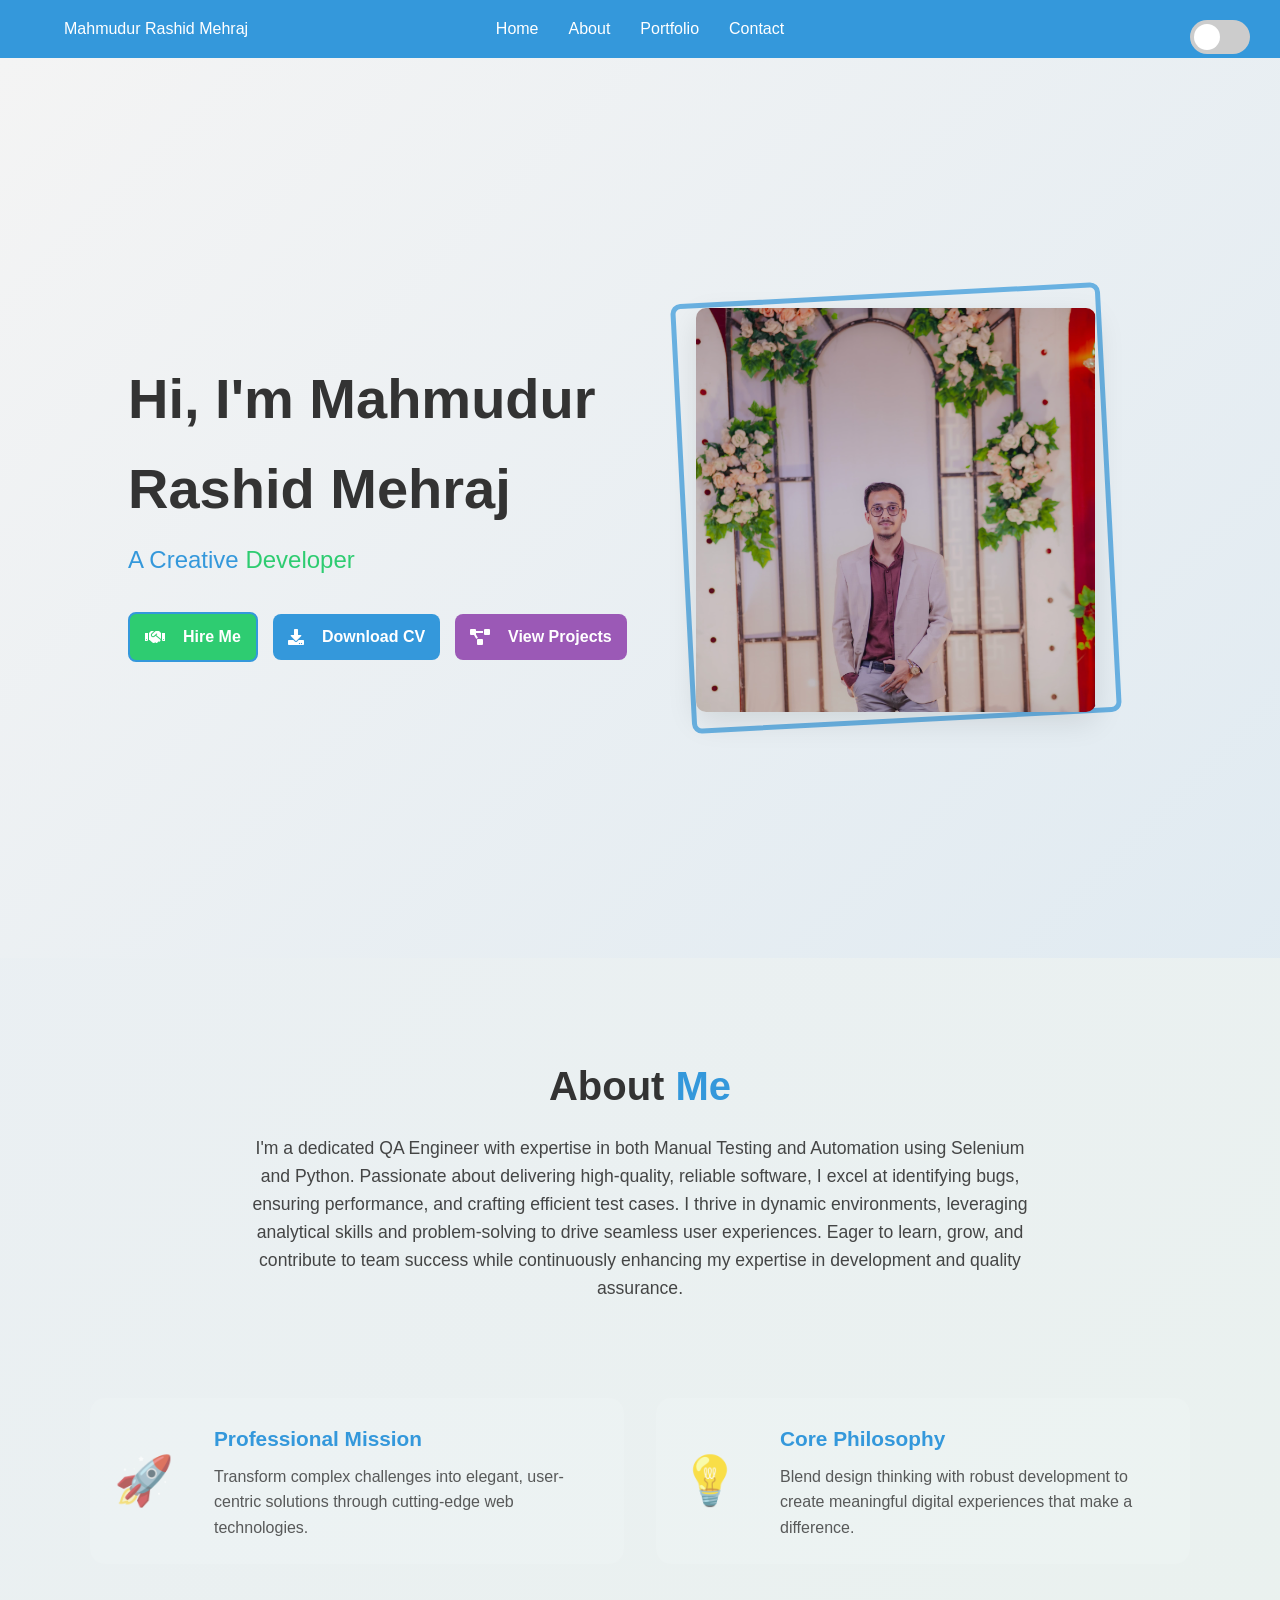
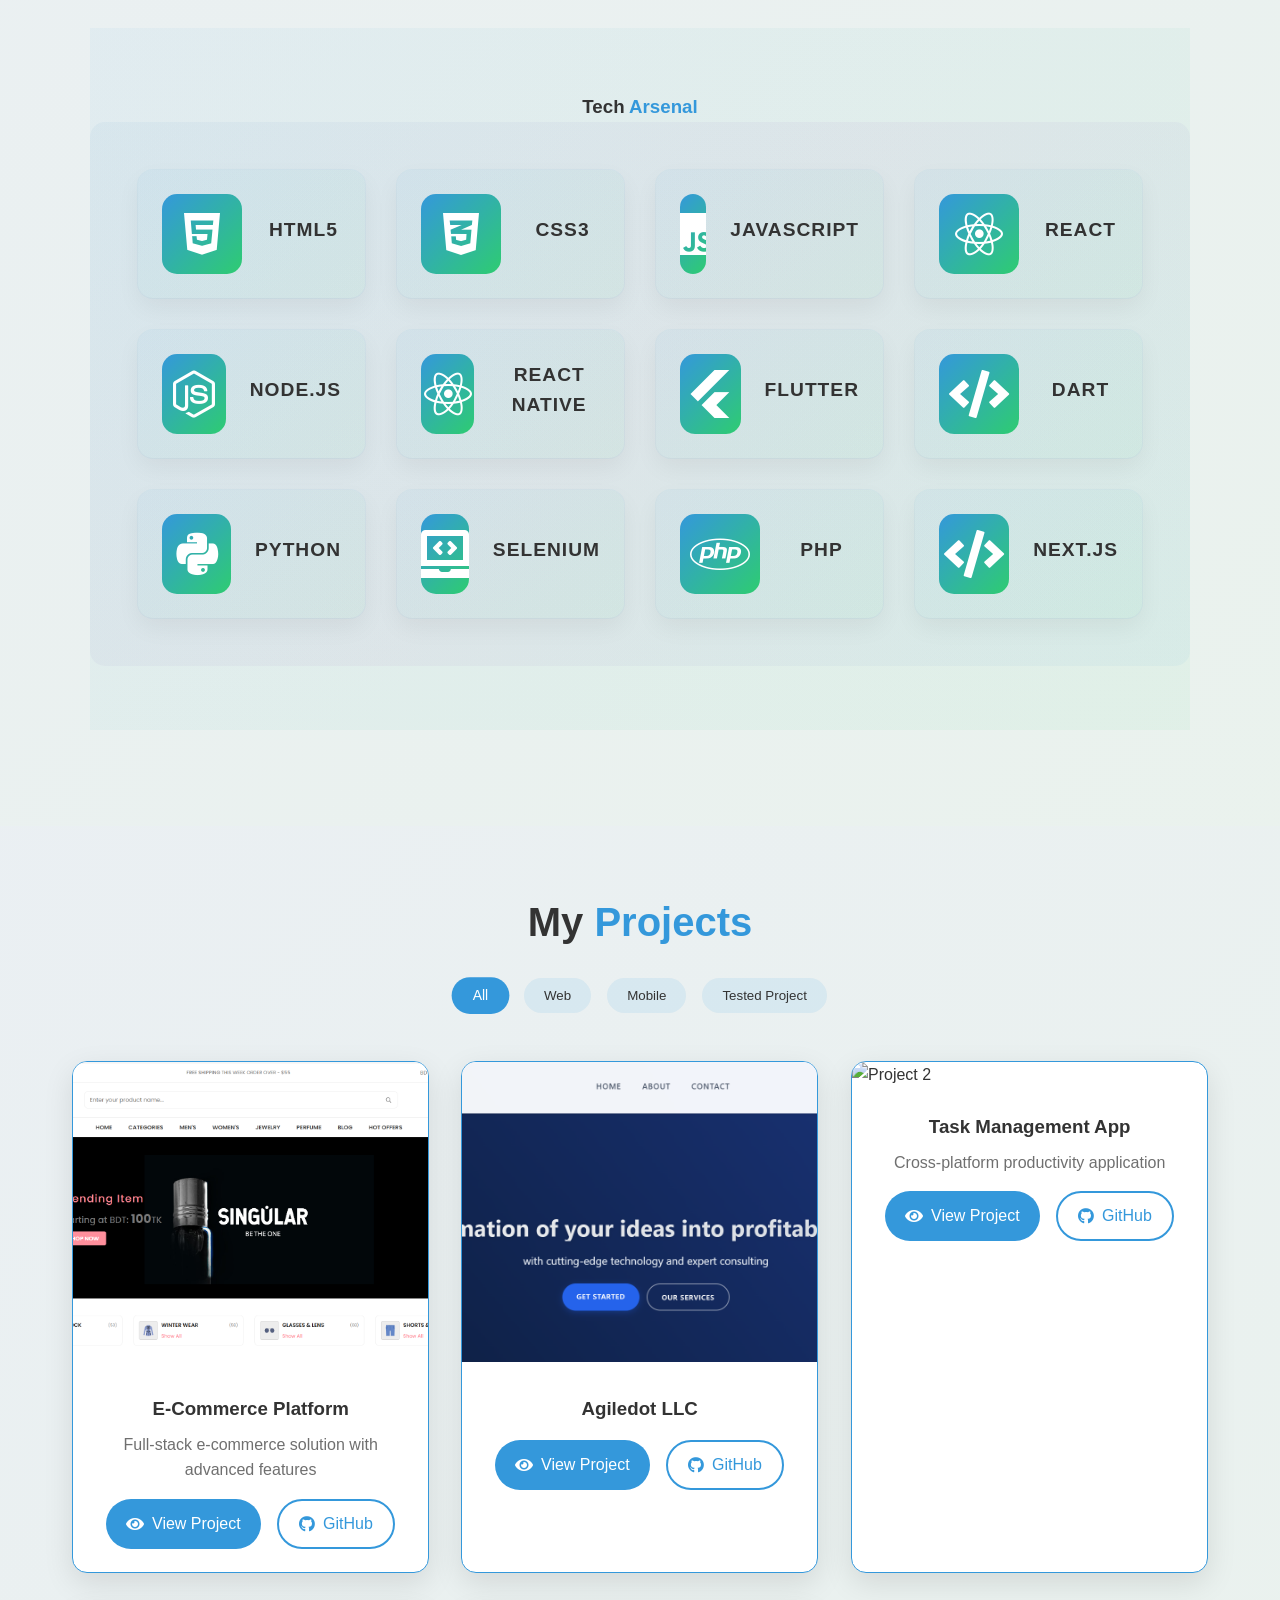
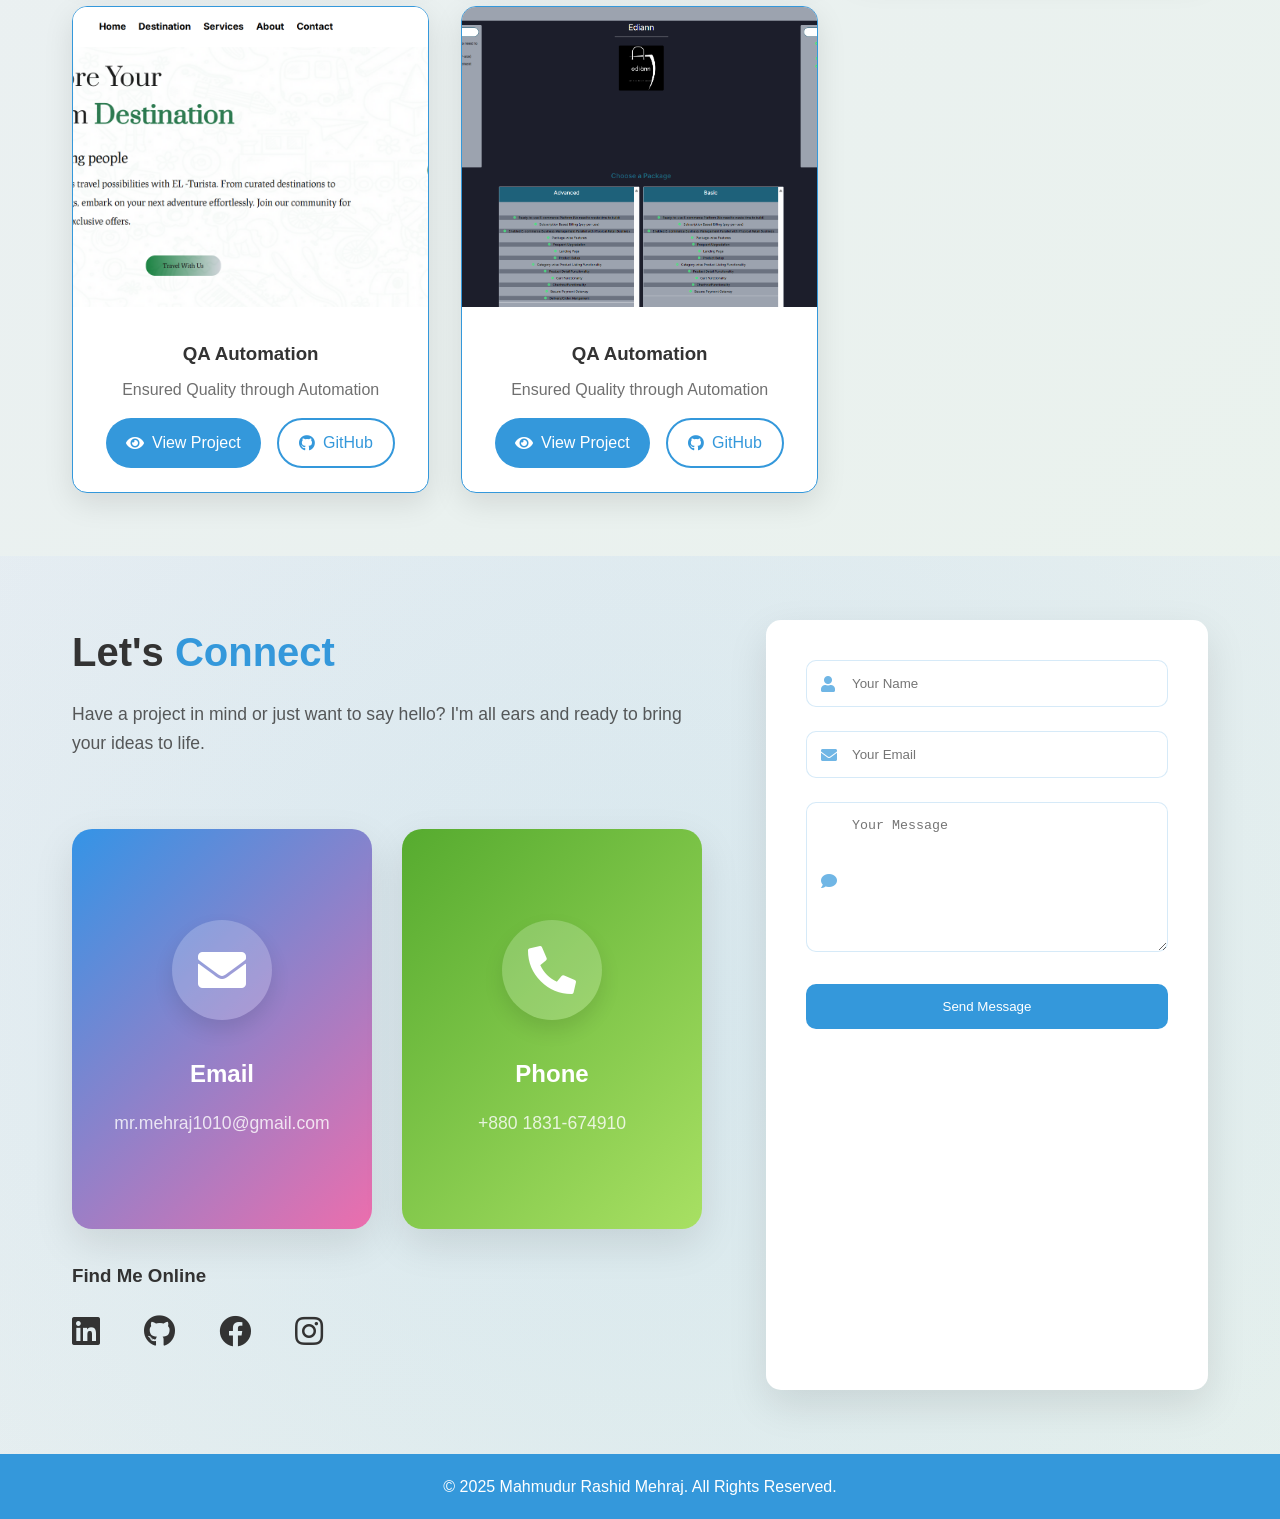
==== commit 5cd15e77: "i changed" ====
--- a/index.html
+++ b/index.html
@@ -3,8 +3,8 @@
 <head>
     <meta charset="UTF-8">
     <meta name="viewport" content="width=device-width, initial-scale=1.0, maximum-scale=1.0, user-scalable=no">
-    <meta name="description" content="Your professional portfolio showcasing skills and projects">
-    <title>Your Name - Portfolio</title>
+    <meta name="description" content="Mehraj's professional portfolio showcasing skills and projects">
+    <title>Portfolio</title>
     
     <!-- Multiple Font Awesome Loading Methods -->
     <link rel="stylesheet" href="https://cdnjs.cloudflare.com/ajax/libs/font-awesome/6.5.1/css/all.min.css">
@@ -66,145 +66,143 @@
         </section>
 
         <section id="about" class="about">
-            <div class="about-container">
-                <div class="about-content">
-                    <div class="about-text">
-                        <h2>About <span class="highlight">Me</span></h2>
-                        <p class="intro-text">I'm a dedicated QA Engineer with expertise in both Manual Testing and Automation using Selenium and 
-                            Python. Passionate about delivering high-quality, reliable software, I excel at identifying bugs, ensuring 
-                            performance, and crafting efficient test cases. I thrive in dynamic environments, leveraging analytical skills 
-                            and problem-solving to drive seamless user experiences. Eager to learn, grow, and contribute to team 
-                            success while continuously enhancing my expertise in development and quality assurance.</p>
-                        
-                        <div class="professional-journey">
-                            <div class="journey-item">
-                                <div class="journey-icon">🚀</div>
-                                <div class="journey-details">
-                                    <h3>Professional Mission</h3>
-                                    <p>Transform complex challenges into elegant, user-centric solutions through cutting-edge web technologies.</p>
-                                </div>
-                            </div>
-                            <div class="journey-item">
-                                <div class="journey-icon">💡</div>
-                                <div class="journey-details">
-                                    <h3>Core Philosophy</h3>
-                                    <p>Blend design thinking with robust development to create meaningful digital experiences that make a difference.</p>
-                                </div>
-                            </div>
-                        </div>
-
-                        <div class="skills-section">
-                            <h3>Tech <span class="highlight">Arsenal</span></h3>
-                            <div class="skills-container">
-                                <div class="skills-dynamic-grid">
-                                    <div class="skill-quantum" data-skill="HTML5" data-proficiency="90">
-                                        <div class="skill-quantum-icon">
-                                            <i class="fab fa-html5"></i>
-                                        </div>
-                                        <div class="skill-quantum-details">
-                                            <h3 class="skill-quantum-name">HTML5</h3>
-                                            <div class="skill-quantum-wave"></div>
-                                        </div>
-                                    </div>
-                                    <div class="skill-quantum" data-skill="CSS3" data-proficiency="85">
-                                        <div class="skill-quantum-icon">
-                                            <i class="fab fa-css3-alt"></i>
-                                        </div>
-                                        <div class="skill-quantum-details">
-                                            <h3 class="skill-quantum-name">CSS3</h3>
-                                            <div class="skill-quantum-wave"></div>
-                                        </div>
-                                    </div>
-                                    <div class="skill-quantum" data-skill="JavaScript" data-proficiency="80">
-                                        <div class="skill-quantum-icon">
-                                            <i class="fab fa-js"></i>
-                                        </div>
-                                        <div class="skill-quantum-details">
-                                            <h3 class="skill-quantum-name">JavaScript</h3>
-                                            <div class="skill-quantum-wave"></div>
-                                        </div>
-                                    </div>
-                                    <div class="skill-quantum" data-skill="React" data-proficiency="75">
-                                        <div class="skill-quantum-icon">
-                                            <i class="fab fa-react"></i>
-                                        </div>
-                                        <div class="skill-quantum-details">
-                                            <h3 class="skill-quantum-name">React</h3>
-                                            <div class="skill-quantum-wave"></div>
-                                        </div>
-                                    </div>
-                                    <div class="skill-quantum" data-skill="Node.js" data-proficiency="70">
-                                        <div class="skill-quantum-icon">
-                                            <i class="fab fa-node-js"></i>
-                                        </div>
-                                        <div class="skill-quantum-details">
-                                            <h3 class="skill-quantum-name">Node.js</h3>
-                                            <div class="skill-quantum-wave"></div>
-                                        </div>
-                                    </div>
-                                    <div class="skill-quantum" data-skill="React Native" data-proficiency="75">
-                                        <div class="skill-quantum-icon">
-                                            <i class="fab fa-react"></i>
-                                        </div>
-                                        <div class="skill-quantum-details">
-                                            <h3 class="skill-quantum-name">React Native</h3>
-                                            <div class="skill-quantum-wave"></div>
-                                        </div>
-                                    </div>
-                                    <div class="skill-quantum" data-skill="Flutter" data-proficiency="70">
-                                        <div class="skill-quantum-icon">
-                                            <i class="fab fa-flutter"></i>
-                                        </div>
-                                        <div class="skill-quantum-details">
-                                            <h3 class="skill-quantum-name">Flutter</h3>
-                                            <div class="skill-quantum-wave"></div>
-                                        </div>
-                                    </div>
-                                    <div class="skill-quantum" data-skill="Dart" data-proficiency="65">
-                                        <div class="skill-quantum-icon">
-                                            <i class="fas fa-code"></i>
-                                        </div>
-                                        <div class="skill-quantum-details">
-                                            <h3 class="skill-quantum-name">Dart</h3>
-                                            <div class="skill-quantum-wave"></div>
-                                        </div>
-                                    </div>
-                                    <div class="skill-quantum" data-skill="Python" data-proficiency="80">
-                                        <div class="skill-quantum-icon">
-                                            <i class="fab fa-python"></i>
-                                        </div>
-                                        <div class="skill-quantum-details">
-                                            <h3 class="skill-quantum-name">Python</h3>
-                                            <div class="skill-quantum-wave"></div>
-                                        </div>
-                                    </div>
-                                    <div class="skill-quantum" data-skill="Selenium" data-proficiency="75">
-                                        <div class="skill-quantum-icon">
-                                            <i class="fas fa-laptop-code"></i>
-                                        </div>
-                                        <div class="skill-quantum-details">
-                                            <h3 class="skill-quantum-name">Selenium</h3>
-                                            <div class="skill-quantum-wave"></div>
-                                        </div>
-                                    </div>
-                                    <div class="skill-quantum" data-skill="PHP" data-proficiency="70">
-                                        <div class="skill-quantum-icon">
-                                            <i class="fab fa-php"></i>
-                                        </div>
-                                        <div class="skill-quantum-details">
-                                            <h3 class="skill-quantum-name">PHP</h3>
-                                            <div class="skill-quantum-wave"></div>
-                                        </div>
-                                    </div>
-                                    <div class="skill-quantum" data-skill="Next.js" data-proficiency="75">
-                                        <div class="skill-quantum-icon">
-                                            <i class="fas fa-code"></i>
-                                        </div>
-                                        <div class="skill-quantum-details">
-                                            <h3 class="skill-quantum-name">Next.js</h3>
-                                            <div class="skill-quantum-wave"></div>
-                                        </div>
-                                    </div>
+            <div class="about-me-section container">
+                <div class="about-me-header">
+                    <h2>About <span class="highlight">Me</span></h2>
+                    <p class="intro-text">I'm a dedicated QA Engineer with expertise in both Manual Testing and Automation using Selenium and 
+                        Python. Passionate about delivering high-quality, reliable software, I excel at identifying bugs, ensuring 
+                        performance, and crafting efficient test cases. I thrive in dynamic environments, leveraging analytical skills 
+                        and problem-solving to drive seamless user experiences. Eager to learn, grow, and contribute to team 
+                        success while continuously enhancing my expertise in development and quality assurance.</p>
+                </div>
+                
+                <div class="professional-journey flex-responsive">
+                    <div class="journey-item">
+                        <div class="journey-icon">🚀</div>
+                        <div class="journey-details">
+                            <h3>Professional Mission</h3>
+                            <p>Transform complex challenges into elegant, user-centric solutions through cutting-edge web technologies.</p>
+                        </div>
+                    </div>
+                    <div class="journey-item">
+                        <div class="journey-icon">💡</div>
+                        <div class="journey-details">
+                            <h3>Core Philosophy</h3>
+                            <p>Blend design thinking with robust development to create meaningful digital experiences that make a difference.</p>
+                        </div>
+                    </div>
+                </div>
+
+                <div class="skills-section">
+                    <h3>Tech <span class="highlight">Arsenal</span></h3>
+                    <div class="skills-container">
+                        <div class="skills-dynamic-grid">
+                            <div class="skill-quantum" data-skill="HTML5" data-proficiency="90">
+                                <div class="skill-quantum-icon">
+                                    <i class="fab fa-html5"></i>
+                                </div>
+                                <div class="skill-quantum-details">
+                                    <h3 class="skill-quantum-name">HTML5</h3>
+                                    <div class="skill-quantum-wave"></div>
+                                </div>
+                            </div>
+                            <div class="skill-quantum" data-skill="CSS3" data-proficiency="85">
+                                <div class="skill-quantum-icon">
+                                    <i class="fab fa-css3-alt"></i>
+                                </div>
+                                <div class="skill-quantum-details">
+                                    <h3 class="skill-quantum-name">CSS3</h3>
+                                    <div class="skill-quantum-wave"></div>
+                                </div>
+                            </div>
+                            <div class="skill-quantum" data-skill="JavaScript" data-proficiency="80">
+                                <div class="skill-quantum-icon">
+                                    <i class="fab fa-js"></i>
+                                </div>
+                                <div class="skill-quantum-details">
+                                    <h3 class="skill-quantum-name">JavaScript</h3>
+                                    <div class="skill-quantum-wave"></div>
+                                </div>
+                            </div>
+                            <div class="skill-quantum" data-skill="React" data-proficiency="75">
+                                <div class="skill-quantum-icon">
+                                    <i class="fab fa-react"></i>
+                                </div>
+                                <div class="skill-quantum-details">
+                                    <h3 class="skill-quantum-name">React</h3>
+                                    <div class="skill-quantum-wave"></div>
+                                </div>
+                            </div>
+                            <div class="skill-quantum" data-skill="Node.js" data-proficiency="70">
+                                <div class="skill-quantum-icon">
+                                    <i class="fab fa-node-js"></i>
+                                </div>
+                                <div class="skill-quantum-details">
+                                    <h3 class="skill-quantum-name">Node.js</h3>
+                                    <div class="skill-quantum-wave"></div>
+                                </div>
+                            </div>
+                            <div class="skill-quantum" data-skill="React Native" data-proficiency="75">
+                                <div class="skill-quantum-icon">
+                                    <i class="fab fa-react"></i>
+                                </div>
+                                <div class="skill-quantum-details">
+                                    <h3 class="skill-quantum-name">React Native</h3>
+                                    <div class="skill-quantum-wave"></div>
+                                </div>
+                            </div>
+                            <div class="skill-quantum" data-skill="Flutter" data-proficiency="70">
+                                <div class="skill-quantum-icon">
+                                    <i class="fab fa-flutter"></i>
+                                </div>
+                                <div class="skill-quantum-details">
+                                    <h3 class="skill-quantum-name">Flutter</h3>
+                                    <div class="skill-quantum-wave"></div>
+                                </div>
+                            </div>
+                            <div class="skill-quantum" data-skill="Dart" data-proficiency="65">
+                                <div class="skill-quantum-icon">
+                                    <i class="fas fa-code"></i>
+                                </div>
+                                <div class="skill-quantum-details">
+                                    <h3 class="skill-quantum-name">Dart</h3>
+                                    <div class="skill-quantum-wave"></div>
+                                </div>
+                            </div>
+                            <div class="skill-quantum" data-skill="Python" data-proficiency="80">
+                                <div class="skill-quantum-icon">
+                                    <i class="fab fa-python"></i>
+                                </div>
+                                <div class="skill-quantum-details">
+                                    <h3 class="skill-quantum-name">Python</h3>
+                                    <div class="skill-quantum-wave"></div>
+                                </div>
+                            </div>
+                            <div class="skill-quantum" data-skill="Selenium" data-proficiency="75">
+                                <div class="skill-quantum-icon">
+                                    <i class="fas fa-laptop-code"></i>
+                                </div>
+                                <div class="skill-quantum-details">
+                                    <h3 class="skill-quantum-name">Selenium</h3>
+                                    <div class="skill-quantum-wave"></div>
+                                </div>
+                            </div>
+                            <div class="skill-quantum" data-skill="PHP" data-proficiency="70">
+                                <div class="skill-quantum-icon">
+                                    <i class="fab fa-php"></i>
+                                </div>
+                                <div class="skill-quantum-details">
+                                    <h3 class="skill-quantum-name">PHP</h3>
+                                    <div class="skill-quantum-wave"></div>
+                                </div>
+                            </div>
+                            <div class="skill-quantum" data-skill="Next.js" data-proficiency="75">
+                                <div class="skill-quantum-icon">
+                                    <i class="fas fa-code"></i>
+                                </div>
+                                <div class="skill-quantum-details">
+                                    <h3 class="skill-quantum-name">Next.js</h3>
+                                    <div class="skill-quantum-wave"></div>
                                 </div>
                             </div>
                         </div>
@@ -414,8 +412,6 @@
                             <div class="social-links">
                                 <a href="http://www.linkedin.com/in/mahmudurrashidmehraj" class="social-icon linkedin">
                                     <i class="fab fa-linkedin"></i>
-                                  
-                                    
                                 </a>
                                 <a href="https://github.com/Mehrajbd" class="social-icon github">
                                     <i class="fab fa-github"></i>
--- a/css/styles.css
+++ b/css/styles.css
@@ -26,6 +26,8 @@
     line-height: 1.6;
     background-color: var(--background-color);
     color: var(--text-color);
+    max-width: 100%;
+    overflow-x: hidden;
 }
 
 nav {
@@ -1066,6 +1068,346 @@
     color: white;
 }
 
+/* Responsive Design Improvements */
+* {
+    box-sizing: border-box;
+    margin: 0;
+    padding: 0;
+}
+
+body {
+    max-width: 100%;
+    overflow-x: hidden;
+}
+
+/* Flexible Container Layouts */
+.container {
+    width: 100%;
+    max-width: 1200px;
+    margin: 0 auto;
+    padding: 0 15px;
+}
+
+/* Responsive Grid and Flexbox */
+.grid {
+    display: grid;
+    grid-template-columns: repeat(auto-fit, minmax(250px, 1fr));
+    gap: 1rem;
+}
+
+.flex-responsive {
+    display: flex;
+    flex-wrap: wrap;
+    gap: 1rem;
+}
+
+/* Responsive Typography */
+html {
+    font-size: 16px;
+}
+
+/* Media Queries for Different Device Sizes */
+@media screen and (max-width: 1440px) {
+    html {
+        font-size: 15px;
+    }
+    .container {
+        max-width: 1100px;
+    }
+}
+
+@media screen and (max-width: 1200px) {
+    html {
+        font-size: 14px;
+    }
+    .container {
+        max-width: 950px;
+    }
+}
+
+@media screen and (max-width: 992px) {
+    html {
+        font-size: 14px;
+    }
+    .container {
+        max-width: 90%;
+    }
+    
+    /* Adjust specific sections */
+    .hero-section {
+        flex-direction: column;
+        text-align: center;
+    }
+    
+    .skills-section .skill-grid {
+        grid-template-columns: repeat(auto-fit, minmax(200px, 1fr));
+    }
+}
+
+@media screen and (max-width: 768px) {
+    html {
+        font-size: 13px;
+    }
+    
+    /* Mobile-specific adjustments */
+    .header {
+        flex-direction: column;
+        align-items: center;
+    }
+    
+    .nav-menu {
+        flex-direction: column;
+        align-items: center;
+    }
+    
+    .contact-content {
+        flex-direction: column;
+        gap: 2rem;
+    }
+    
+    .social-icons {
+        justify-content: center;
+    }
+}
+
+@media screen and (max-width: 480px) {
+    html {
+        font-size: 12px;
+    }
+    
+    /* Smallest device adjustments */
+    .project-card {
+        width: 100%;
+    }
+    
+    .skills-section .skill-item {
+        width: 100%;
+    }
+}
+
+/* iOS Specific Adjustments */
+@supports (-webkit-touch-callout: none) {
+    .home {
+        height: -webkit-fill-available;
+    }
+
+    body {
+        -webkit-text-size-adjust: 100%;
+    }
+}
+
+/* Ensure touch targets are large enough for mobile */
+@media (pointer: coarse) {
+    .btn, .social-icon, nav ul li a {
+        min-height: 44px;
+        min-width: 44px;
+        padding: 10px;
+    }
+}
+
+/* Responsive Typography */
+html {
+    font-size: 16px;
+}
+
+@media screen and (max-width: 1200px) {
+    html {
+        font-size: 15px;
+    }
+}
+
+@media screen and (max-width: 768px) {
+    html {
+        font-size: 14px;
+    }
+}
+
+@media screen and (max-width: 480px) {
+    html {
+        font-size: 13px;
+    }
+}
+
+/* About Me Section Responsive Styles */
+.about-me-section {
+    display: flex;
+    flex-direction: column;
+    gap: 2rem;
+    padding: 2rem 0;
+}
+
+.about-me-header {
+    text-align: center;
+    max-width: 800px;
+    margin: 0 auto;
+}
+
+.about-me-header h2 {
+    font-size: 2.5rem;
+    margin-bottom: 1rem;
+}
+
+.intro-text {
+    font-size: 1.1rem;
+    line-height: 1.6;
+    color: var(--text-color);
+    opacity: 0.9;
+}
+
+.professional-journey {
+    display: flex;
+    justify-content: center;
+    gap: 2rem;
+    margin-top: 2rem;
+}
+
+.journey-item {
+    flex: 1;
+    display: flex;
+    align-items: center;
+    gap: 1rem;
+    background-color: rgba(255,255,255,0.1);
+    border-radius: 15px;
+    padding: 1.5rem;
+    transition: transform 0.3s ease, box-shadow 0.3s ease;
+}
+
+.journey-item:hover {
+    transform: translateY(-10px);
+    box-shadow: 0 15px 30px rgba(0,0,0,0.1);
+}
+
+.journey-icon {
+    font-size: 3rem;
+    flex-shrink: 0;
+}
+
+.journey-details {
+    flex-grow: 1;
+}
+
+.journey-details h3 {
+    font-size: 1.3rem;
+    margin-bottom: 0.5rem;
+}
+
+.journey-details p {
+    font-size: 1rem;
+    color: var(--text-color);
+    opacity: 0.8;
+}
+
+/* Responsive Adjustments */
+@media screen and (max-width: 992px) {
+    .professional-journey {
+        flex-direction: column;
+        gap: 1.5rem;
+    }
+    
+    .journey-item {
+        flex-direction: column;
+        text-align: center;
+        align-items: center;
+    }
+    
+    .journey-icon {
+        margin-bottom: 1rem;
+    }
+}
+
+@media screen and (max-width: 768px) {
+    .about-me-header h2 {
+        font-size: 2rem;
+    }
+    
+    .intro-text {
+        font-size: 1rem;
+    }
+    
+    .journey-details h3 {
+        font-size: 1.2rem;
+    }
+    
+    .journey-details p {
+        font-size: 0.9rem;
+    }
+}
+
+@media screen and (max-width: 480px) {
+    .about-me-section {
+        padding: 1rem;
+    }
+    
+    .professional-journey {
+        gap: 1rem;
+    }
+    
+    .journey-item {
+        padding: 1rem;
+    }
+    
+    .journey-icon {
+        font-size: 2.5rem;
+    }
+}
+
+/* Responsive Contact Card Styles */
+@media screen and (max-width: 992px) {
+    .contact-methods-container {
+        flex-direction: column;
+        align-items: center;
+    }
+    
+    .contact-methods {
+        width: 100%;
+        display: flex;
+        flex-direction: column;
+        align-items: center;
+        gap: 1.5rem;
+    }
+    
+    .contact-card {
+        max-width: 400px;
+        width: 90%;
+    }
+}
+
+@media screen and (max-width: 768px) {
+    .contact-card-front h3,
+    .contact-card-back h3 {
+        font-size: 1.1rem;
+    }
+    
+    .contact-value {
+        font-size: 0.9rem;
+    }
+    
+    .contact-icon {
+        font-size: 2.5rem;
+    }
+    
+    .contact-action-btn {
+        padding: 0.4rem 0.8rem;
+        font-size: 0.9rem;
+    }
+}
+
+@media screen and (max-width: 480px) {
+    .contact-card {
+        width: 100%;
+        max-width: 100%;
+    }
+    
+    .contact-value {
+        font-size: 0.85rem;
+    }
+    
+    .contact-action-btn {
+        padding: 0.3rem 0.6rem;
+        font-size: 0.8rem;
+    }
+}
+
 /* Responsive Design Media Queries */
 @media screen and (max-width: 1200px) {
     .home {
@@ -1222,3 +1564,183 @@
         font-size: 13px;
     }
 }
+
+/* About Me Section Responsive Styles */
+.about-me-section {
+    display: flex;
+    flex-direction: column;
+    gap: 2rem;
+    padding: 2rem 0;
+}
+
+.about-me-header {
+    text-align: center;
+    max-width: 800px;
+    margin: 0 auto;
+}
+
+.about-me-header h2 {
+    font-size: 2.5rem;
+    margin-bottom: 1rem;
+}
+
+.intro-text {
+    font-size: 1.1rem;
+    line-height: 1.6;
+    color: var(--text-color);
+    opacity: 0.9;
+}
+
+.professional-journey {
+    display: flex;
+    justify-content: center;
+    gap: 2rem;
+    margin-top: 2rem;
+}
+
+.journey-item {
+    flex: 1;
+    display: flex;
+    align-items: center;
+    gap: 1rem;
+    background-color: rgba(255,255,255,0.1);
+    border-radius: 15px;
+    padding: 1.5rem;
+    transition: transform 0.3s ease, box-shadow 0.3s ease;
+}
+
+.journey-item:hover {
+    transform: translateY(-10px);
+    box-shadow: 0 15px 30px rgba(0,0,0,0.1);
+}
+
+.journey-icon {
+    font-size: 3rem;
+    flex-shrink: 0;
+}
+
+.journey-details {
+    flex-grow: 1;
+}
+
+.journey-details h3 {
+    font-size: 1.3rem;
+    margin-bottom: 0.5rem;
+}
+
+.journey-details p {
+    font-size: 1rem;
+    color: var(--text-color);
+    opacity: 0.8;
+}
+
+/* Responsive Adjustments */
+@media screen and (max-width: 992px) {
+    .professional-journey {
+        flex-direction: column;
+        gap: 1.5rem;
+    }
+    
+    .journey-item {
+        flex-direction: column;
+        text-align: center;
+        align-items: center;
+    }
+    
+    .journey-icon {
+        margin-bottom: 1rem;
+    }
+}
+
+@media screen and (max-width: 768px) {
+    .about-me-header h2 {
+        font-size: 2rem;
+    }
+    
+    .intro-text {
+        font-size: 1rem;
+    }
+    
+    .journey-details h3 {
+        font-size: 1.2rem;
+    }
+    
+    .journey-details p {
+        font-size: 0.9rem;
+    }
+}
+
+@media screen and (max-width: 480px) {
+    .about-me-section {
+        padding: 1rem;
+    }
+    
+    .professional-journey {
+        gap: 1rem;
+    }
+    
+    .journey-item {
+        padding: 1rem;
+    }
+    
+    .journey-icon {
+        font-size: 2.5rem;
+    }
+}
+
+/* Responsive Contact Card Styles */
+@media screen and (max-width: 992px) {
+    .contact-methods-container {
+        flex-direction: column;
+        align-items: center;
+    }
+    
+    .contact-methods {
+        width: 100%;
+        display: flex;
+        flex-direction: column;
+        align-items: center;
+        gap: 1.5rem;
+    }
+    
+    .contact-card {
+        max-width: 400px;
+        width: 90%;
+    }
+}
+
+@media screen and (max-width: 768px) {
+    .contact-card-front h3,
+    .contact-card-back h3 {
+        font-size: 1.1rem;
+    }
+    
+    .contact-value {
+        font-size: 0.9rem;
+    }
+    
+    .contact-icon {
+        font-size: 2.5rem;
+    }
+    
+    .contact-action-btn {
+        padding: 0.4rem 0.8rem;
+        font-size: 0.9rem;
+    }
+}
+
+@media screen and (max-width: 480px) {
+    .contact-card {
+        width: 100%;
+        max-width: 100%;
+    }
+    
+    .contact-value {
+        font-size: 0.85rem;
+    }
+    
+    .contact-action-btn {
+        padding: 0.3rem 0.6rem;
+        font-size: 0.8rem;
+    }
+}
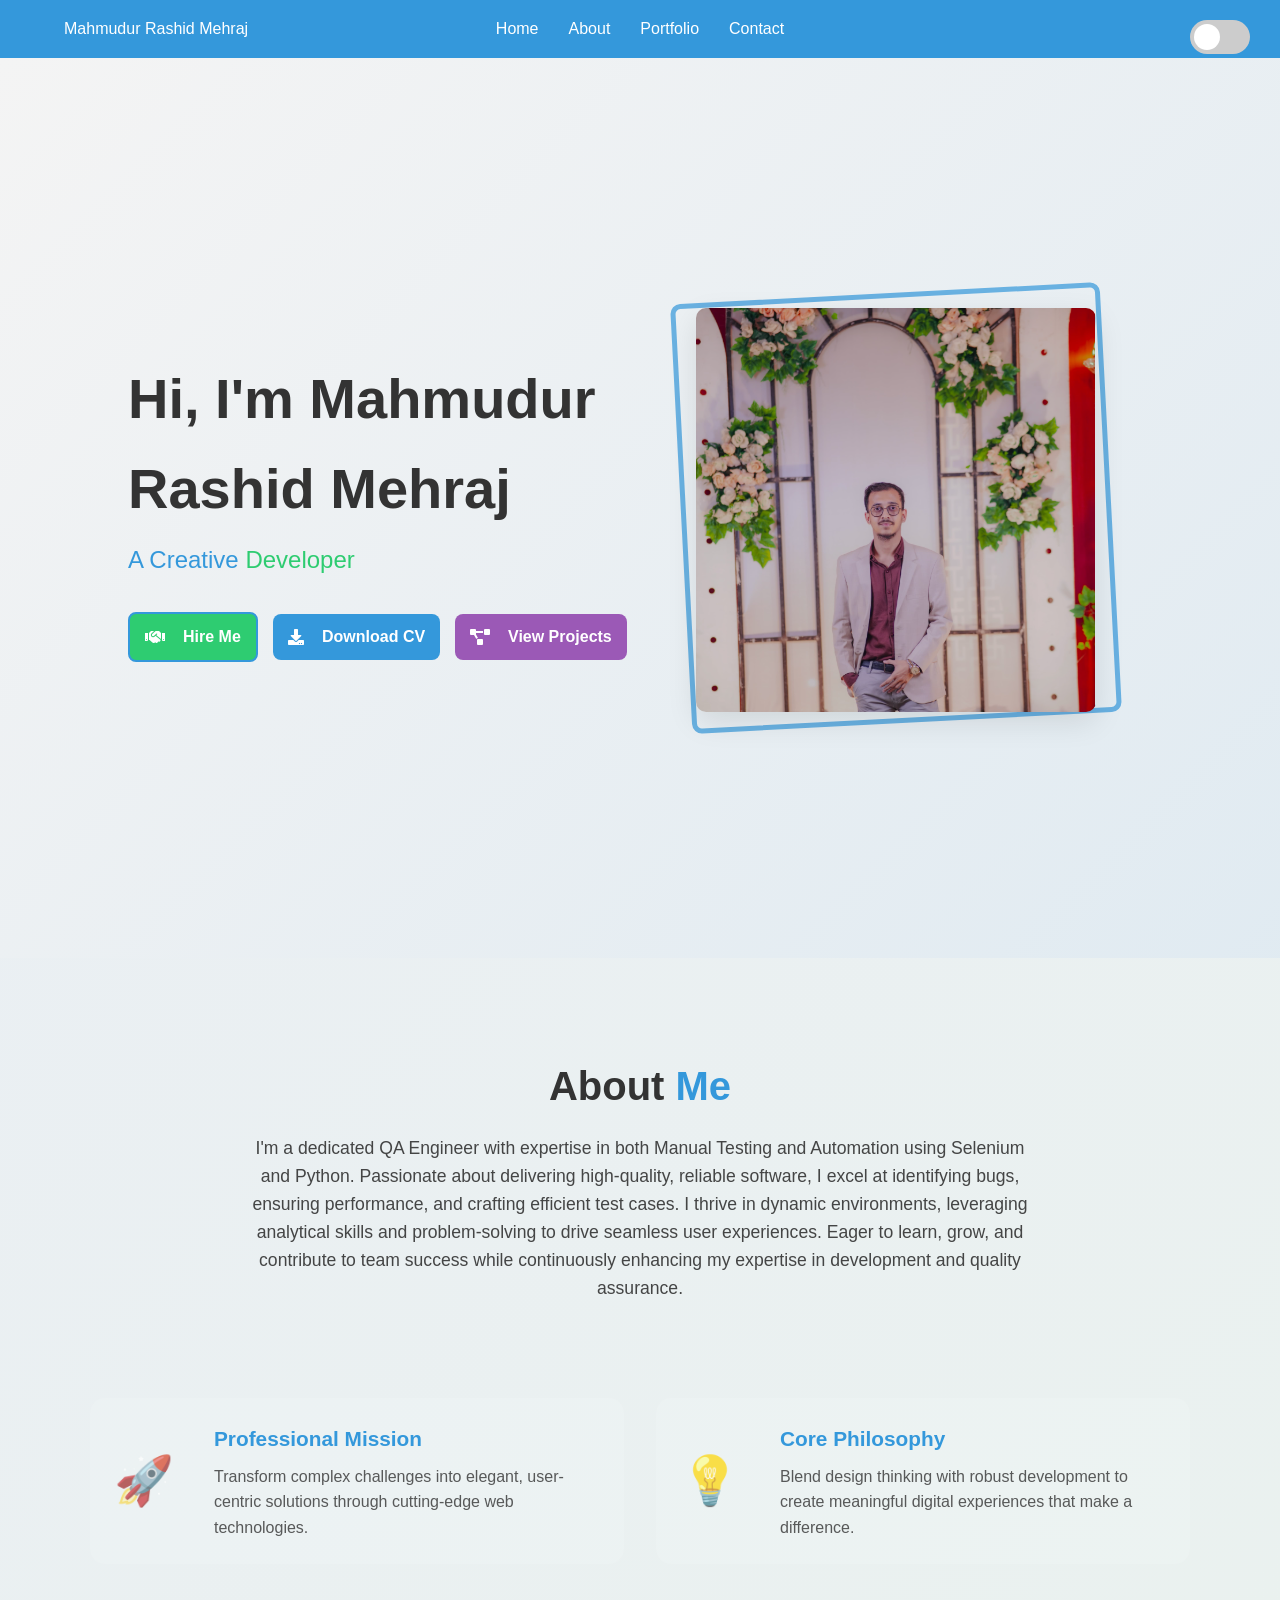
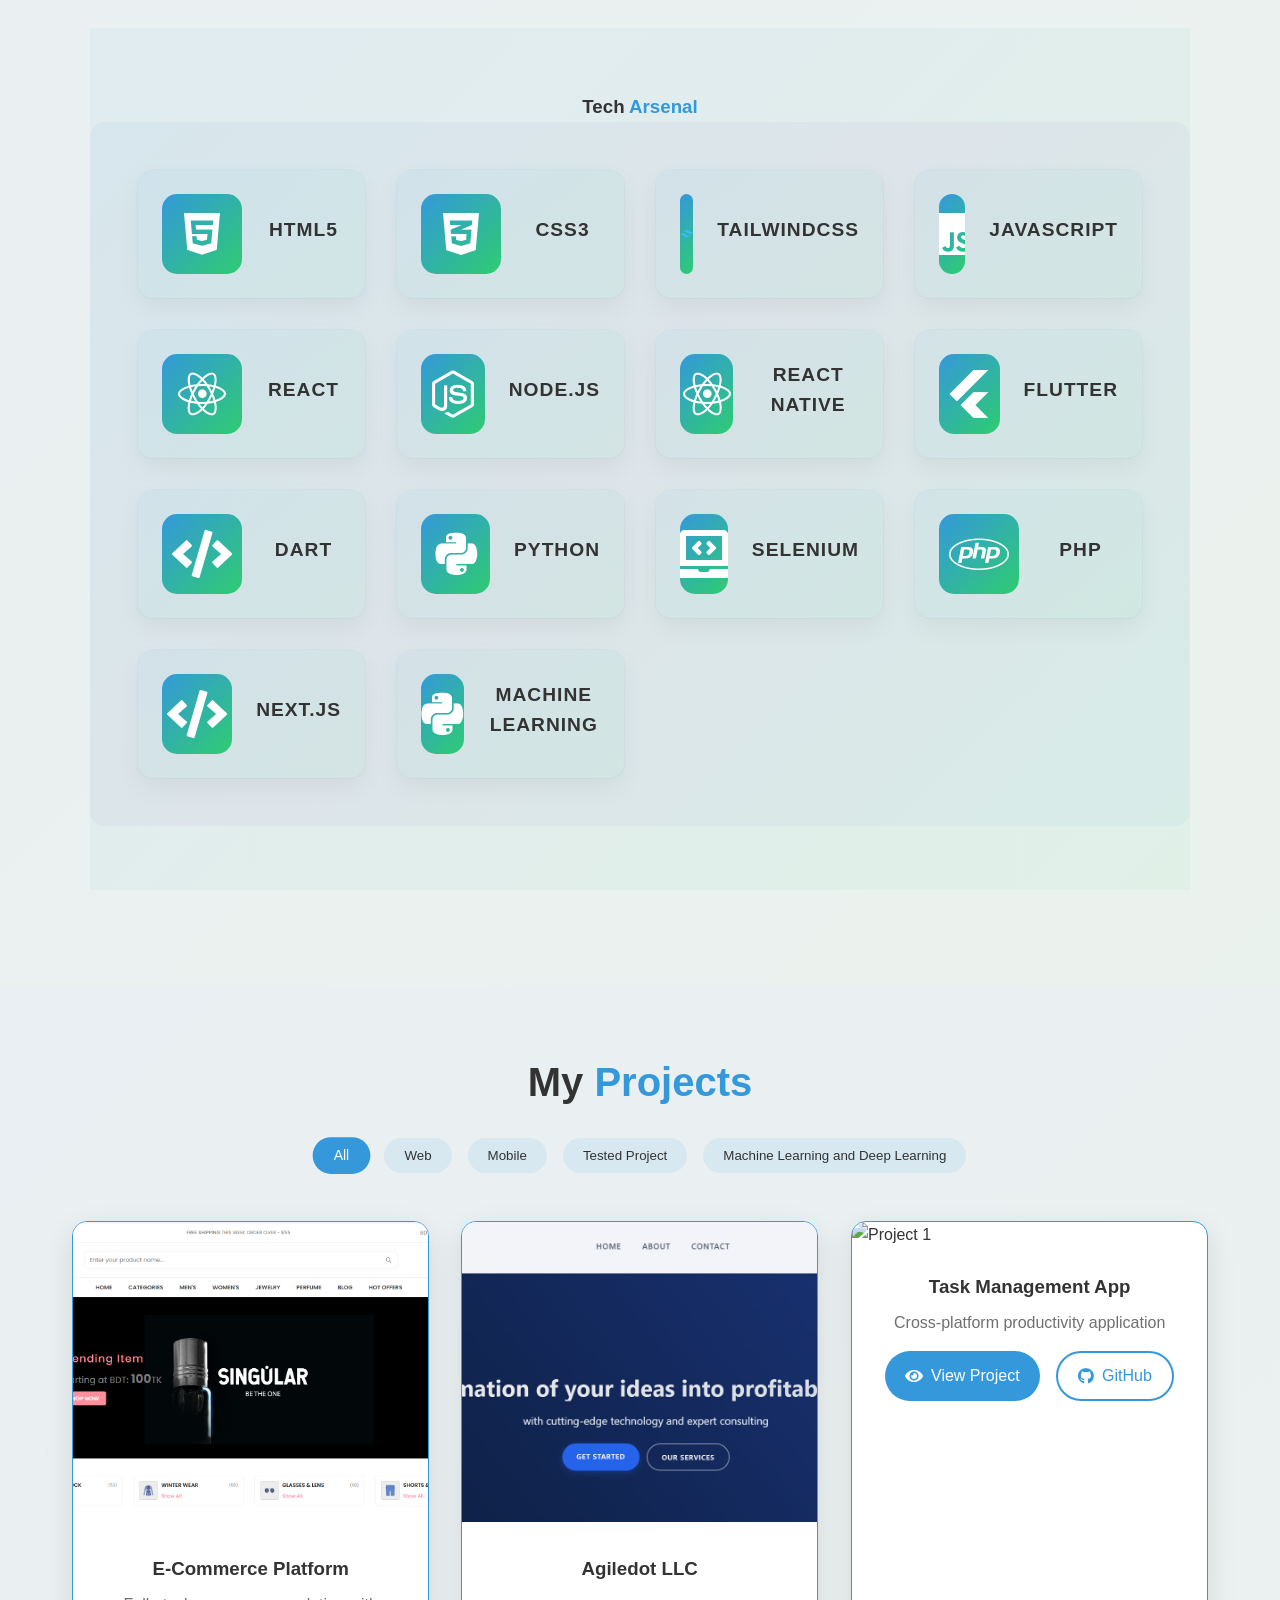
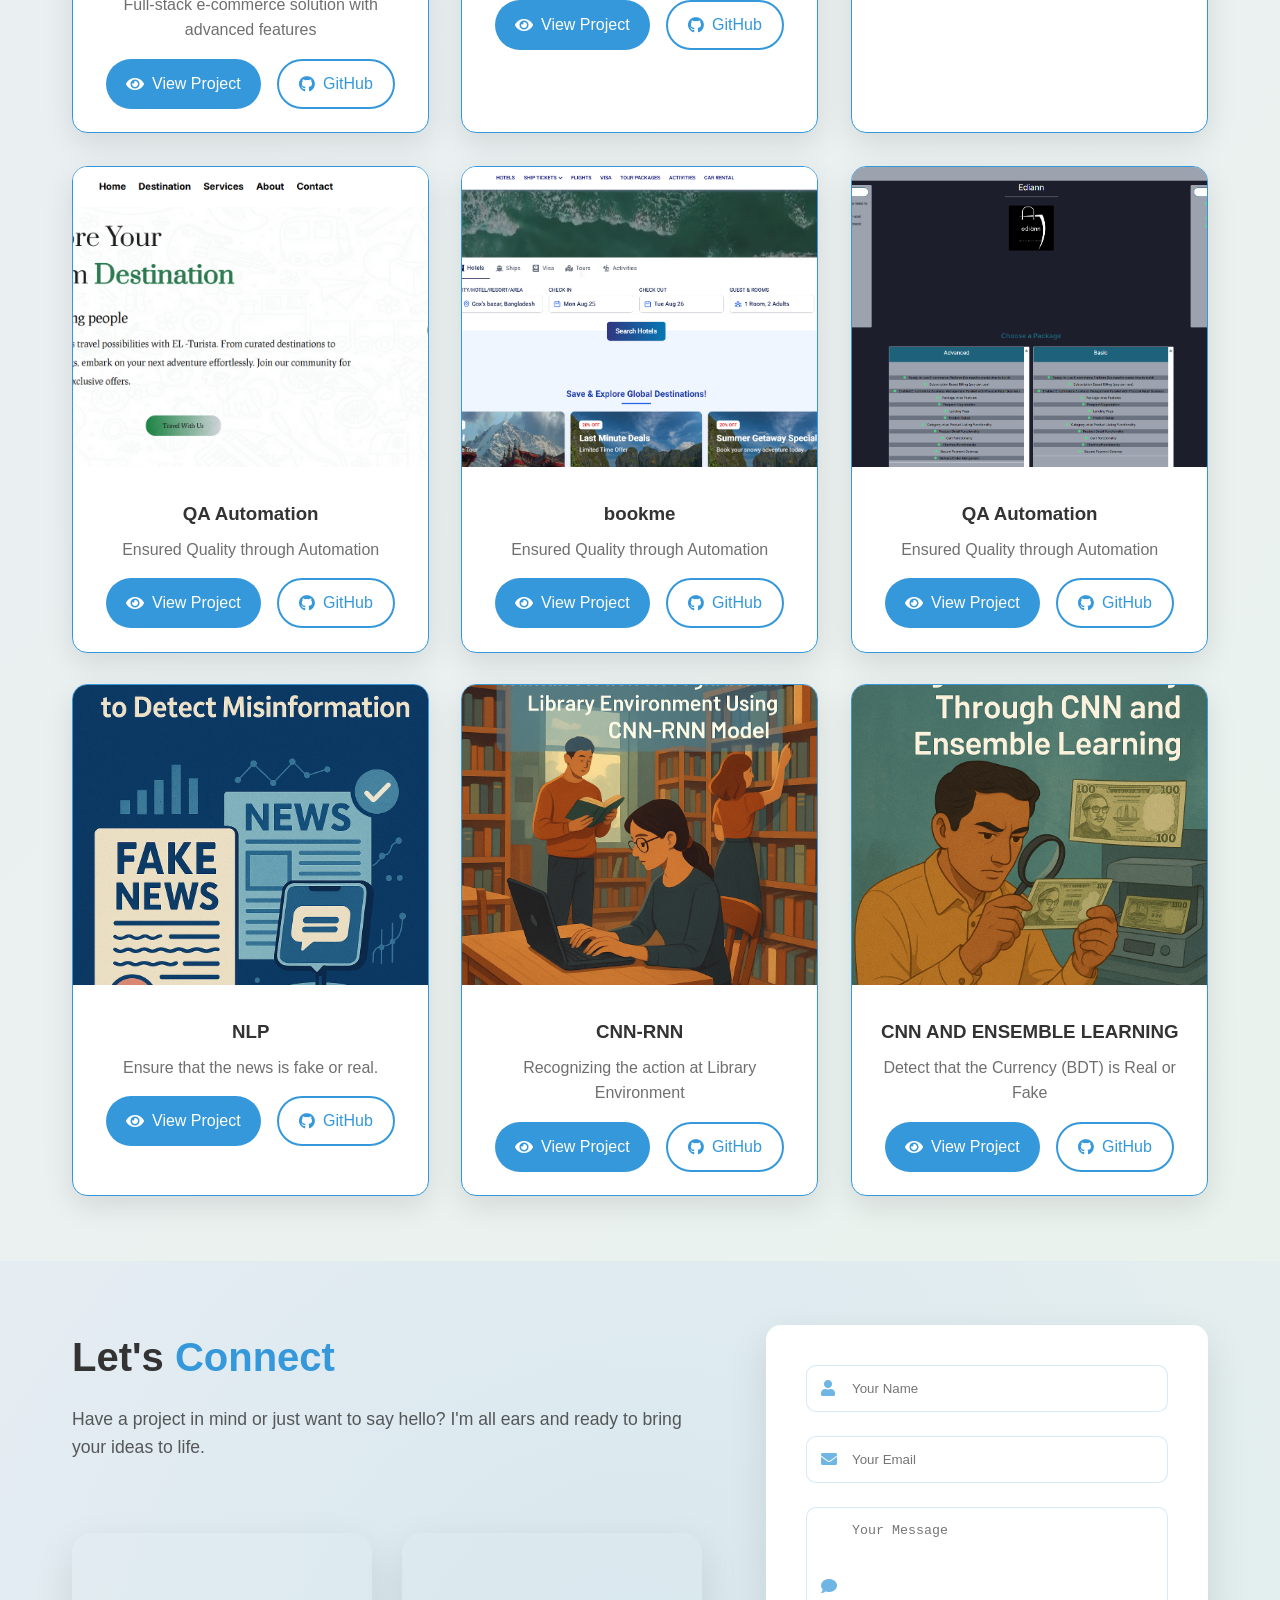
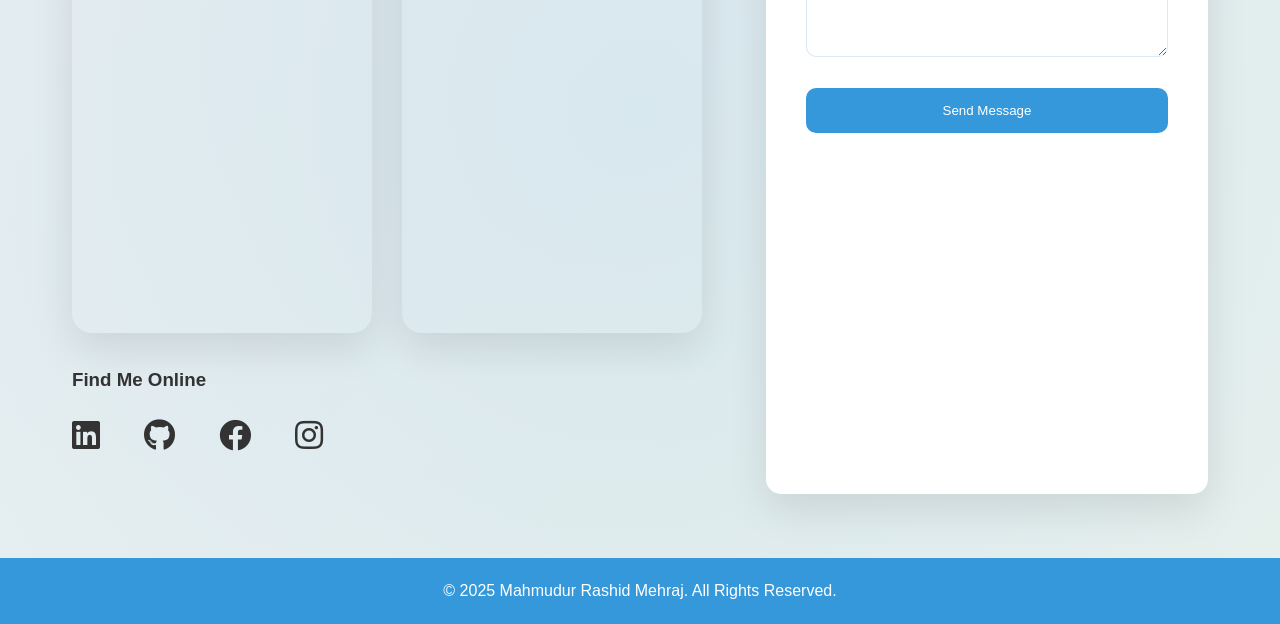
==== commit b0fdf267: "first commit" ====
--- a/index.html
+++ b/index.html
@@ -46,7 +46,7 @@
                     <a href="#contact" class="btn btn-secondary">
                         <i class="fas fa-handshake"></i> Hire Me
                     </a>
-                    <a href="./assets/cv/Mahmudur_Rashid_SQA.pdf" target="_blank" class="btn btn-primary" download>
+                    <a href="./assets/cv/Front-end _Mahmudur Rashid .pdf" target="_blank" class="btn btn-primary" download>
                         <i class="fas fa-download"></i> Download CV
                     </a>
                     <a href="#portfolio" class="btn btn-tertiary">
@@ -115,6 +115,19 @@
                                     <div class="skill-quantum-wave"></div>
                                 </div>
                             </div>
+                                    <div class="skill-quantum" data-skill="TailwindCSS" data-proficiency="80">
+    <div class="skill-quantum-icon">
+        <!-- TailwindCSS SVG logo -->
+        <svg xmlns="http://www.w3.org/2000/svg" viewBox="0 0 48 48" width="40" height="40">
+            <path fill="#38bdf8" d="M24 9c-6.627 0-10.77 3.313-12.432 9.938 2.486-3.312 5.412-4.562 8.777-3.75 1.906.475 3.27 1.862 4.774 3.407 2.457 2.5 5.3 5.391 11.381 5.391 6.628 0 10.771-3.313 12.433-9.938-2.487 3.312-5.412 4.562-8.778 3.75-1.905-.475-3.27-1.862-4.774-3.407C32.923 11.89 30.08 9 24 9zm-12.432 12c-6.628 0-10.771 3.312-12.433 9.938 2.487-3.313 5.413-4.563 8.778-3.75 1.905.475 3.27 1.862 4.774 3.407 2.457 2.5 5.3 5.391 11.381 5.391 6.628 0 10.771-3.312 12.433-9.938-2.487 3.313-5.412 4.563-8.778 3.75-1.905-.475-3.27-1.862-4.774-3.407C20.923 23.89 18.08 21 12 21z"/>
+        </svg>
+    </div>
+    <div class="skill-quantum-details">
+        <h3 class="skill-quantum-name">TailwindCSS</h3>
+        <div class="skill-quantum-wave"></div>
+    </div>
+</div>
+
                             <div class="skill-quantum" data-skill="JavaScript" data-proficiency="80">
                                 <div class="skill-quantum-icon">
                                     <i class="fab fa-js"></i>
@@ -205,6 +218,16 @@
                                     <div class="skill-quantum-wave"></div>
                                 </div>
                             </div>
+                                    <div class="skill-quantum" data-skill="Python" data-proficiency="80">
+                                        <div class="skill-quantum-icon">
+                                            <i class="fab fa-python"></i>
+                                        </div>
+                                        <div class="skill-quantum-details">
+                                            <h3 class="skill-quantum-name">Machine Learning</h3>
+                                            <div class="skill-quantum-wave"></div>
+                                        </div>
+                                        
+                                    </div>
                         </div>
                     </div>
                 </div>
@@ -219,6 +242,7 @@
                     <button class="filter-btn" data-filter="web">Web</button>
                     <button class="filter-btn" data-filter="mobile">Mobile</button>
                     <button class="filter-btn" data-filter="design">Tested Project</button>
+                    <button class="filter-btn" data-filter="coding">Machine Learning and Deep Learning</button>
                 </div>
             </div>
             <div class="project-grid">
@@ -273,7 +297,7 @@
                 </div>
                 <div class="project-card" data-category="mobile">
                     <div class="project-image-wrapper">
-                        <img src="images/project2.jpg" alt="Project 2">
+                        <img src="images/project2.jpg" alt="Project 1">
                         <div class="project-overlay">
                             <div class="project-tech-stack">
                                 <span>Flutter</span>
@@ -319,9 +343,9 @@
                 </div>
 
 
-                <div class="project-card" data-category="design">
-                    <div class="project-image-wrapper">
-                        <img src="./images/tested2.png" alt="Project 2">
+ <div class="project-card" data-category="design">
+                    <div class="project-image-wrapper">
+                        <img src="./images/bookme.png" alt="Project 2">
                         <div class="project-overlay">
                             <div class="project-tech-stack">
                                 <span>Tested Project</span>
@@ -330,6 +354,32 @@
                         </div>
                     </div>
                     <div class="project-info">
+                        <h3>bookme</h3>
+                        <p>Ensured Quality through Automation</p>
+                        <div class="project-links">
+                            <a href="https://bookme.com.bd" class="btn btn-primary">
+                                <i class="fas fa-eye"></i> View Project
+                            </a>
+                            <a href="#" class="btn btn-secondary">
+                                <i class="fab fa-github"></i> GitHub
+                            </a>
+                        </div>
+                    </div>
+                </div>
+
+
+
+                <div class="project-card" data-category="design">
+                    <div class="project-image-wrapper">
+                        <img src="./images/tested2.png" alt="Project 3">
+                        <div class="project-overlay">
+                            <div class="project-tech-stack">
+                                <span>Tested Project</span>
+                                <span></span>
+                            </div>
+                        </div>
+                    </div>
+                    <div class="project-info">
                         <h3>QA Automation</h3>
                         <p>Ensured Quality through Automation</p>
                         <div class="project-links">
@@ -343,9 +393,83 @@
                     </div>
                 </div>
 
-
-
-            </div>
+  <div class="project-card" data-category="coding">
+                    <div class="project-image-wrapper">
+                        <img src="./images/Fake_News.png" alt="Project 3">
+                        <div class="project-overlay">
+                            <div class="project-tech-stack">
+                     <span>Automated-Fake-News-Detection-Using-NLP-and-Transformers-BERT-to-Detect-Misinformation</span>
+                                <span></span>
+                            </div>
+                        </div>
+                    </div>
+                    <div class="project-info">
+                        <h3>NLP</h3>
+                        <p>Ensure that the news is fake or real.</p>
+                        <div class="project-links">
+                            <a href="https://github.com/Mehrajbd/Automated-Fake-News-Detection-Using-NLP-and-Transformers-BERT-to-Detect-Misinformation-.git" class="btn btn-primary">
+                                <i class="fas fa-eye"></i> View Project
+                            </a>
+                            <a href="#" class="btn btn-secondary">
+                                <i class="fab fa-github"></i> GitHub
+                            </a>
+                        </div>
+                    </div>
+                </div>
+
+                      <div class="project-card" data-category="coding">
+                    <div class="project-image-wrapper">
+                        <img src="./images/Human.png" alt="Project 4">
+                        <div class="project-overlay">
+                            <div class="project-tech-stack">
+                                <span>Human Action Recognition in Library Environment Using CNN-RNN model</span>
+                                <span></span>
+                            </div>
+                        </div>
+                    </div>
+                    <div class="project-info">
+                        <h3>CNN-RNN</h3>
+                        <p>Recognizing the action at Library Environment</p>
+                        <div class="project-links">
+                            <a href="https://ediann.xyz/service/ediann" class="btn btn-primary">
+                                <i class="fas fa-eye"></i> View Project
+                            </a>
+                            <a href="#" class="btn btn-secondary">
+                                <i class="fab fa-github"></i> GitHub
+                            </a>
+                        </div>
+                    </div>
+                </div>
+
+                      <div class="project-card" data-category="coding">
+                    <div class="project-image-wrapper">
+                        <img src="./images/Examining Bangladeshi Taka for Authenticity.png" alt="Project 5">
+                        <div class="project-overlay">
+                            <div class="project-tech-stack">
+                                <span> A COUNTERFEIT DETECTION OF BANGLADESHI CURRENCY THROUGH CNN AND ENSEMBLE LEARNING</span>
+                                <span></span>
+                            </div>
+                        </div>
+                    </div>
+                    <div class="project-info">
+                        <h3>CNN AND ENSEMBLE LEARNING</h3>
+                        <p>Detect that the Currency (BDT) is Real or Fake</p>
+                        <div class="project-links">
+                            <a href="https://ediann.xyz/service/ediann" class="btn btn-primary">
+                                <i class="fas fa-eye"></i> View Project
+                            </a>
+                            <a href="#" class="btn btn-secondary">
+                                <i class="fab fa-github"></i> GitHub
+                            </a>
+                        </div>
+                    </div>
+                </div>
+
+            </div>
+
+            </div>
+
+            
         </section>
 
         <section id="contact" class="contact">
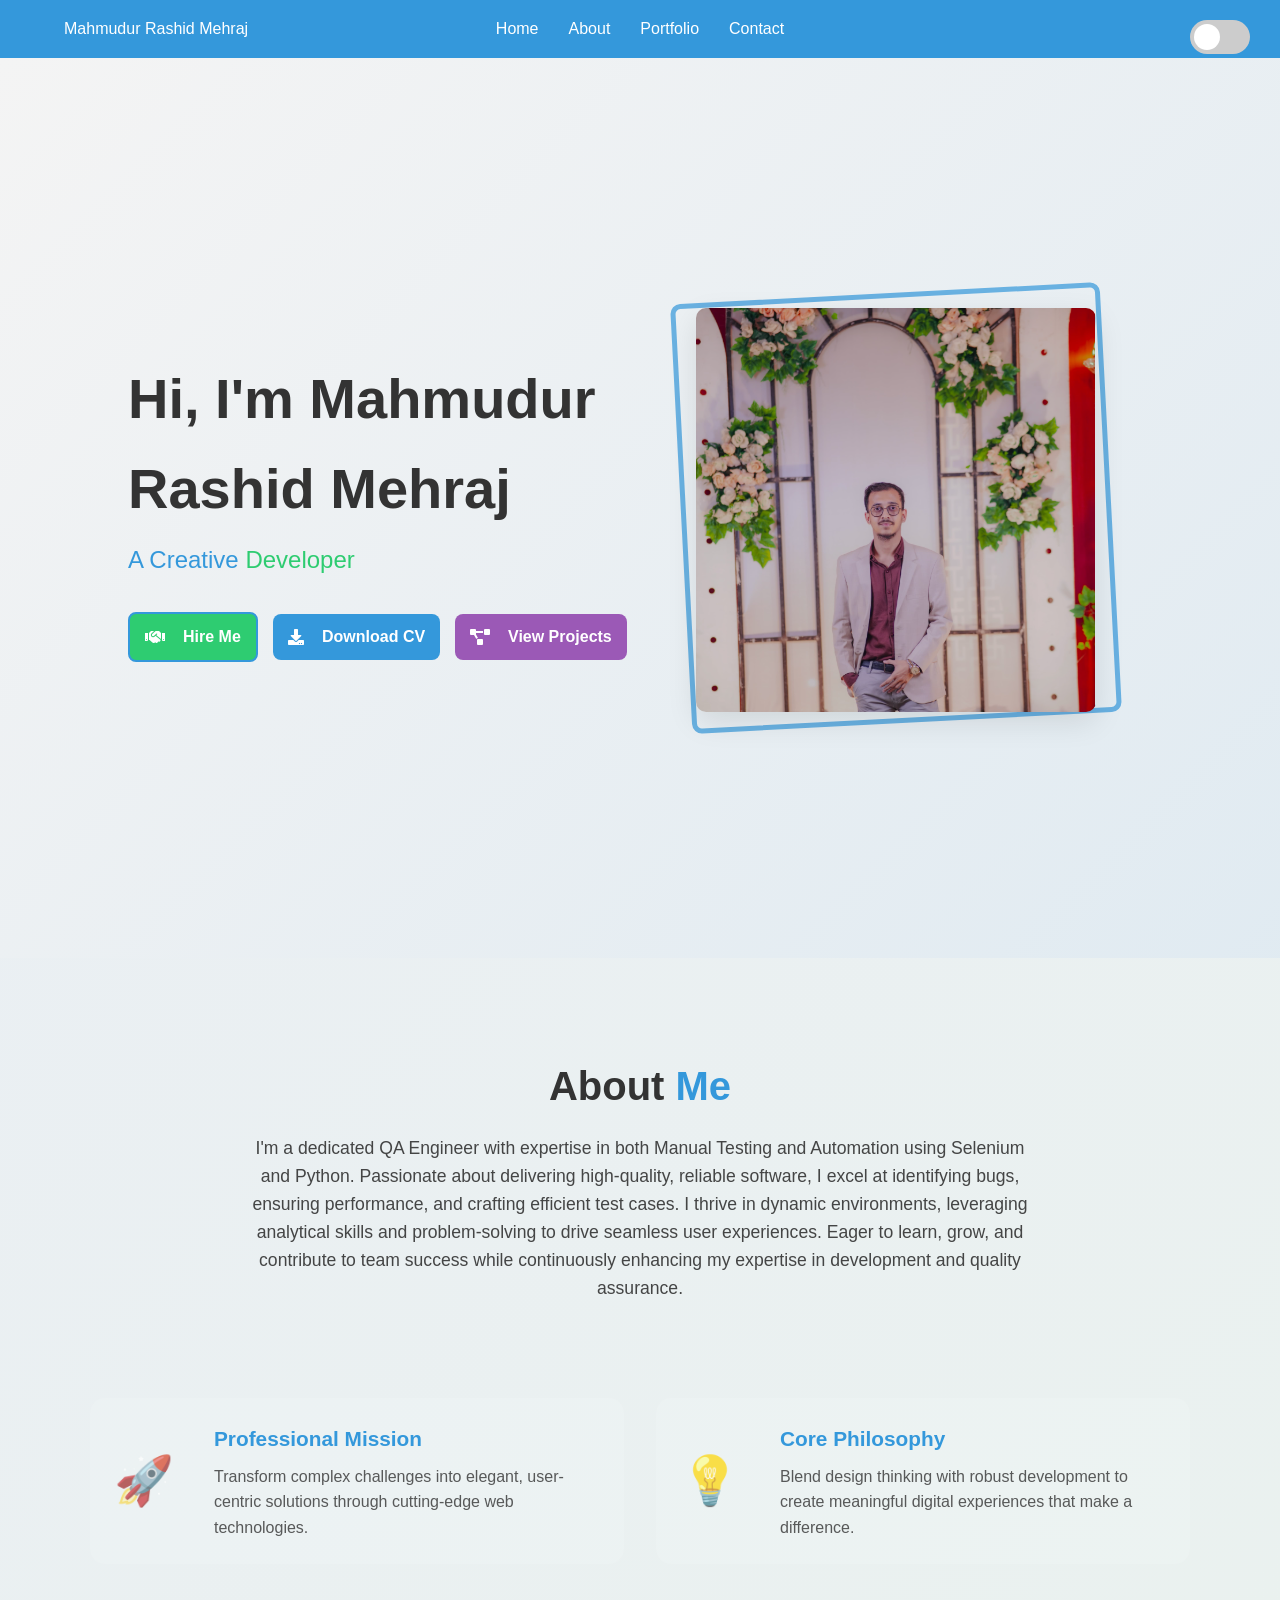
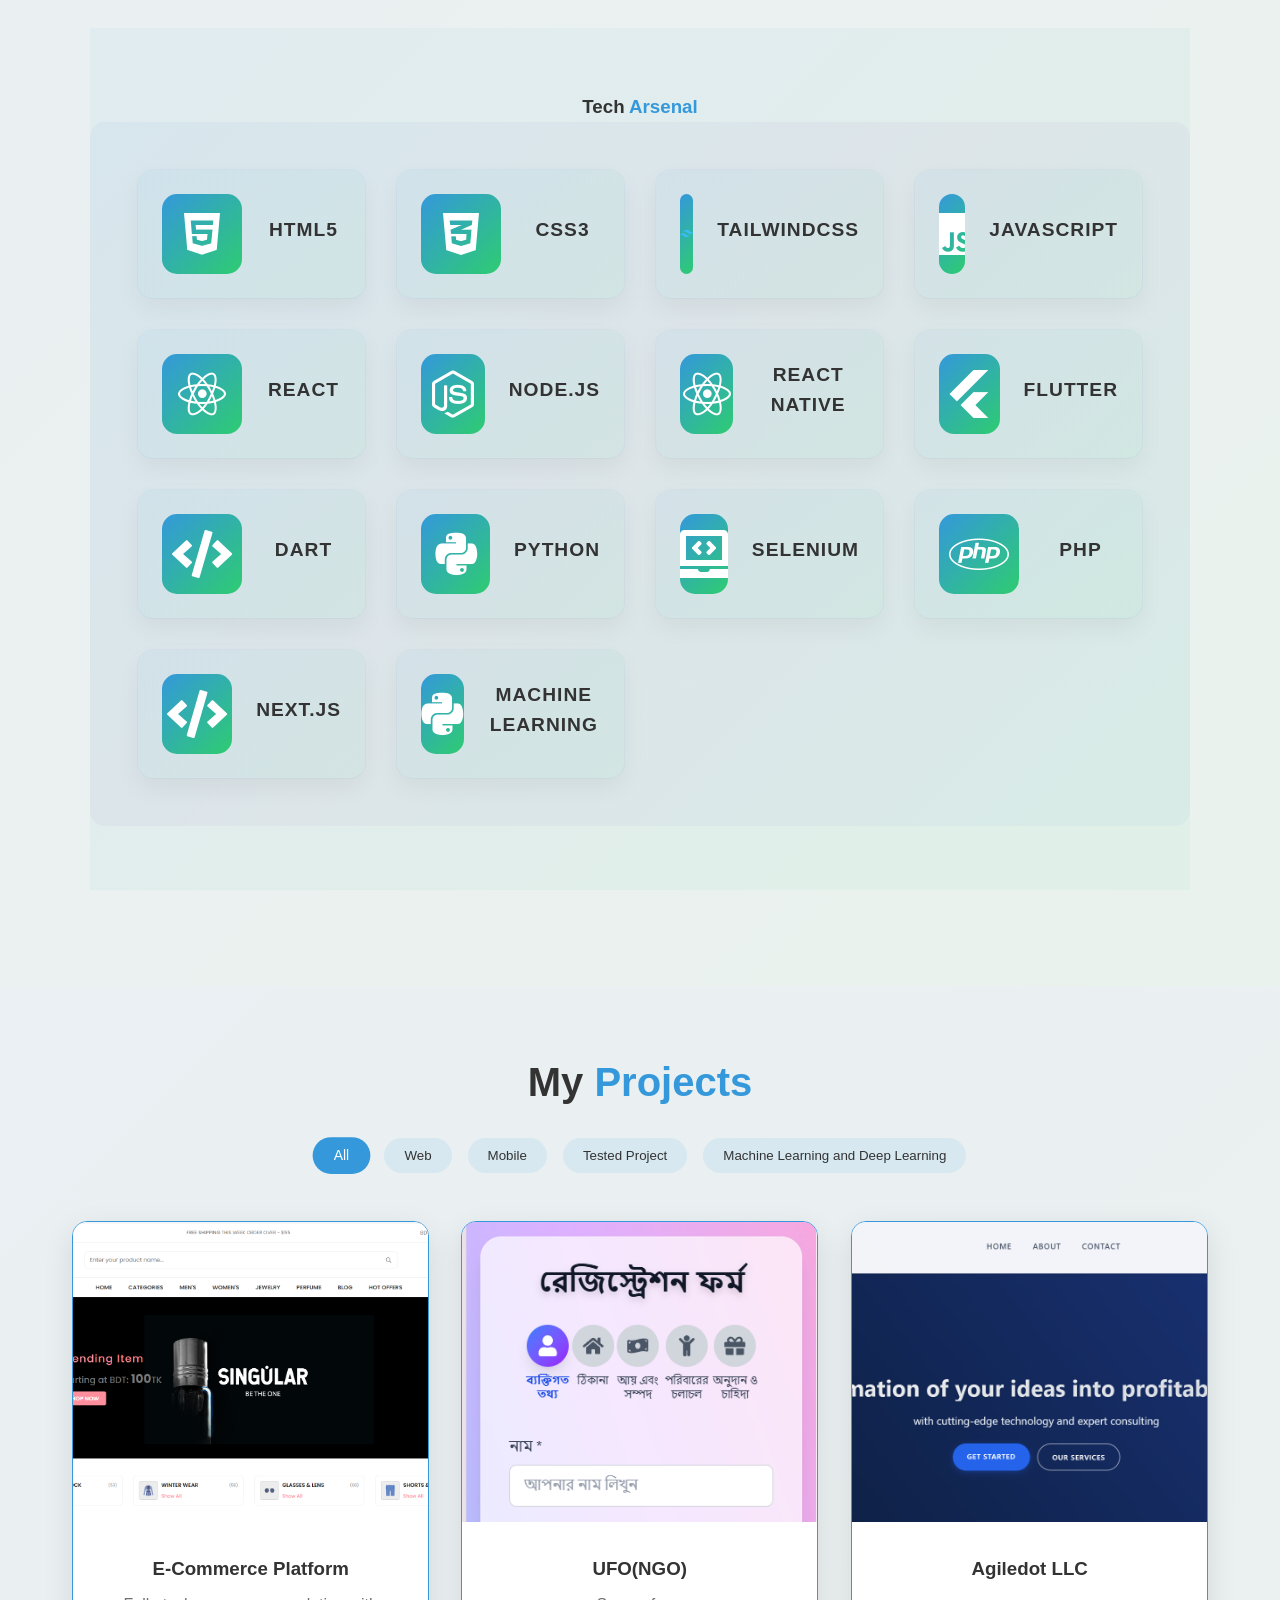
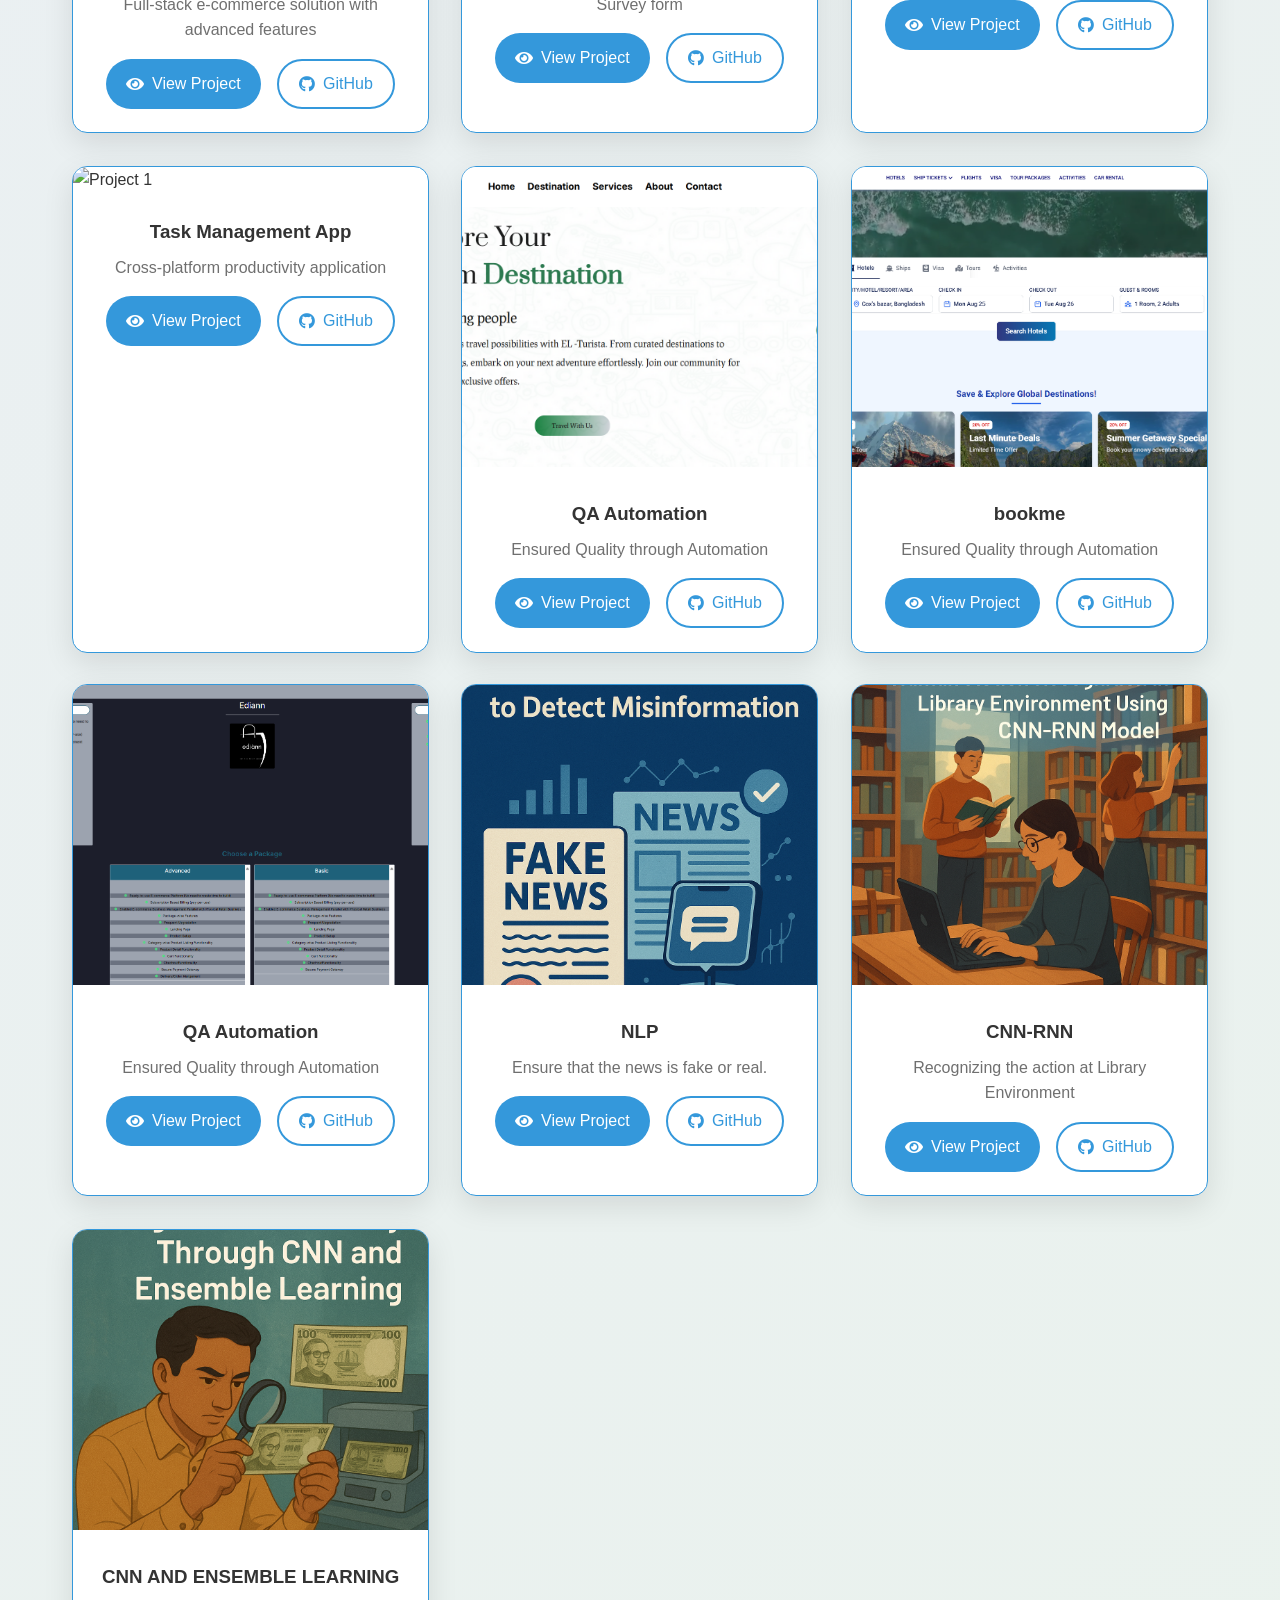
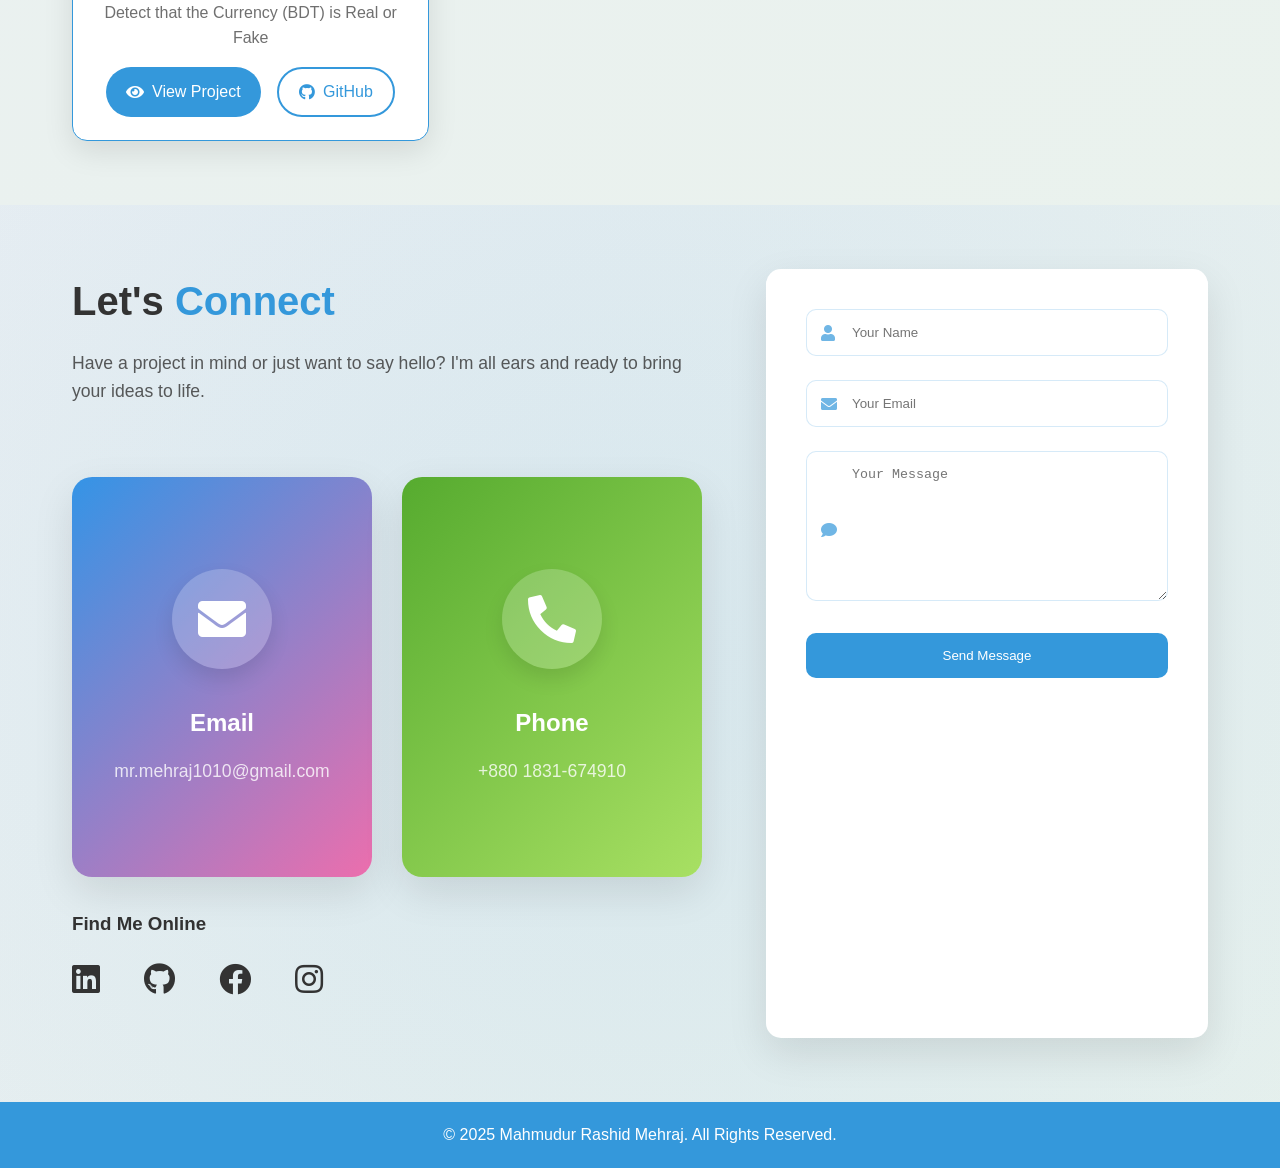
==== commit ecafccf9: "update: describe what you changed" ====
--- a/index.html
+++ b/index.html
@@ -272,6 +272,35 @@
 
 
                 </div>
+
+<div class="project-card" data-category="web">
+                    <div class="project-image-wrapper">
+                        <img src="./images/Screenshot_1.png" alt="Project 1">
+                        <div class="project-overlay">
+                            <div class="project-tech-stack">
+                                <span>Next.js</span>
+                                <span>Node.js</span>
+                            </div>
+                        </div>
+                    </div>
+                    <div class="project-info">
+                        <h3>UFO(NGO)</h3>
+                        <p>Survey form</p>
+                        <div class="project-links">
+                            <a href="https://bkash-payment-gateway-frontend-qqlj.vercel.app" class="btn btn-primary">
+                                <i class="fas fa-eye"></i> View Project
+                            </a>
+                            <a href="#" class="btn btn-secondary">
+                                <i class="fab fa-github"></i> GitHub
+                            </a>
+                        </div>
+                    </div>
+                   
+
+
+                </div>
+
+
                 <div class="project-card" data-category="web">
                     <div class="project-image-wrapper">
                         <img src="./images/Project1.png" alt="Project 2">
